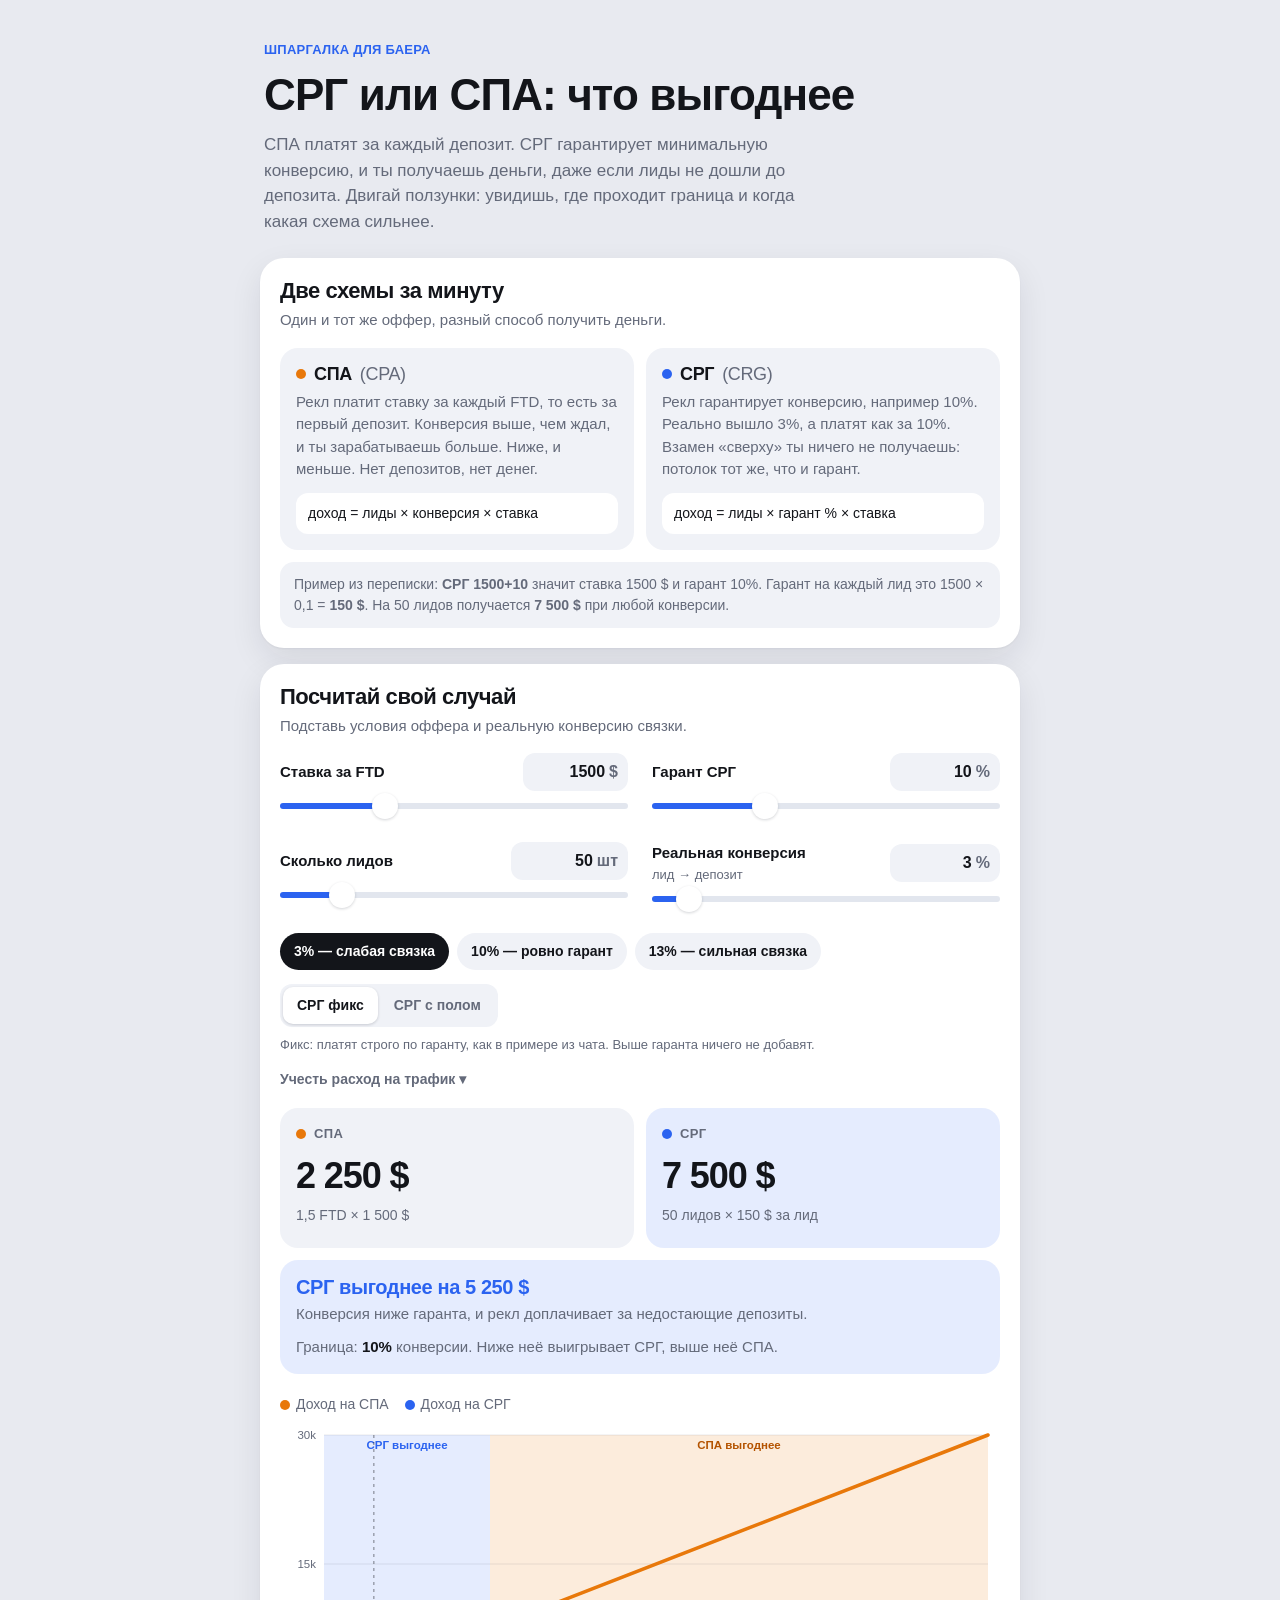
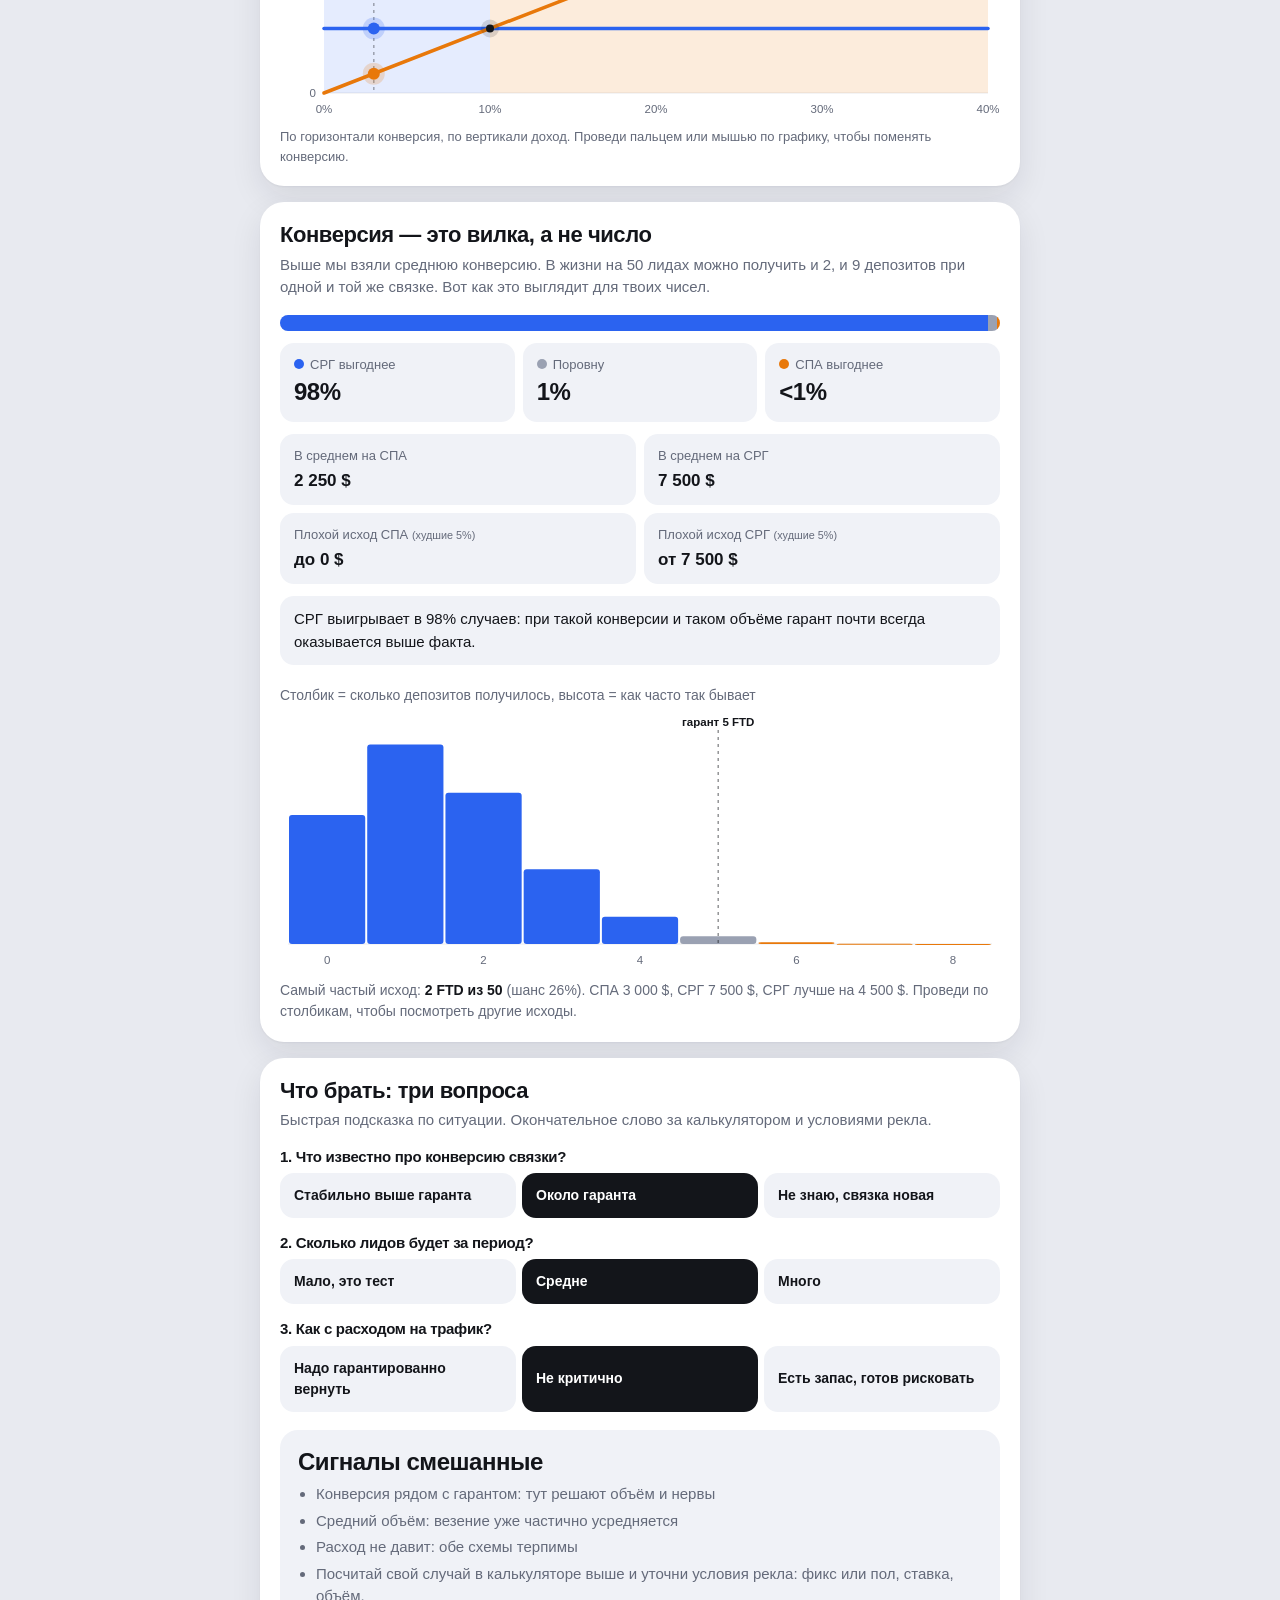
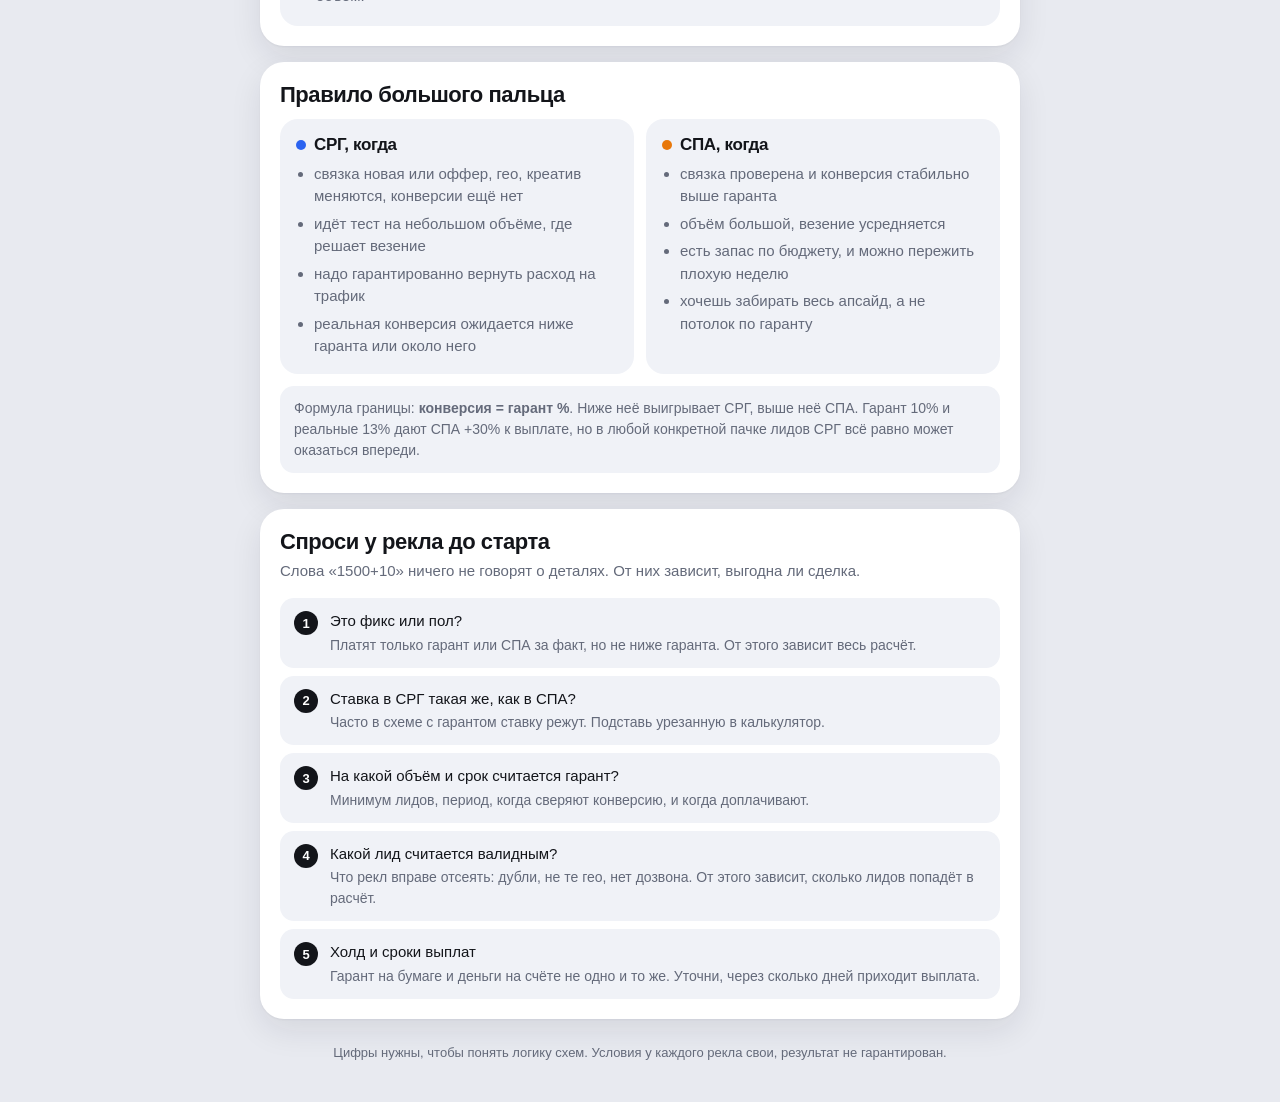
==== index.html @ 3caea633 "CRG vs CPA: interactive manual Co-Authored-By: Claude Sonnet 5.5 <noreply@anthropic.com>" ====
<!doctype html>
<html lang="ru">
<head>
<meta charset="utf-8">
<meta name="viewport" content="width=device-width, initial-scale=1, viewport-fit=cover">
<title>СРГ или СПА: что выгоднее</title>
<meta name="description" content="Интерактивная шпаргалка для баера: как считать СРГ (CRG) и СПА (CPA), где проходит граница и что выбрать в вашей ситуации.">
<meta name="theme-color" content="#0d0f13" media="(prefers-color-scheme: dark)">
<meta name="theme-color" content="#e8eaf0" media="(prefers-color-scheme: light)">
<link rel="icon" href="data:image/svg+xml,%3Csvg xmlns='http://www.w3.org/2000/svg' viewBox='0 0 64 64'%3E%3Crect width='64' height='64' rx='16' fill='%232b63f0'/%3E%3Cpath d='M14 46L28 30l8 8 14-18' fill='none' stroke='%23fff' stroke-width='6' stroke-linecap='round' stroke-linejoin='round'/%3E%3C/svg%3E">
<style>
:root{
  --bg:#e8eaf0; --surface:#ffffff; --surface2:#f0f2f7; --surface3:#e2e6ee;
  --text:#13151a; --muted:#646a7a; --grid:rgba(19,21,26,.09);
  --crg:#2b63f0; --crg-soft:rgba(43,99,240,.12);
  --cpa:#e8780a; --cpa-ink:#b45300; --cpa-soft:rgba(232,120,10,.14);
  --good:#0f8f52; --bad:#d23a3a; --tie:#9aa1b2;
  --seg-active:#ffffff;
  --shadow:0 1px 2px rgba(18,24,40,.05), 0 12px 32px rgba(18,24,40,.09);
  --shadow-sm:0 1px 3px rgba(18,24,40,.18);
  color-scheme:light;
}
@media (prefers-color-scheme:dark){
  :root{
    --bg:#0d0f13; --surface:#171a21; --surface2:#21252f; --surface3:#2c3140;
    --text:#eef0f5; --muted:#8c93a4; --grid:rgba(238,240,245,.09);
    --crg:#6b94ff; --crg-soft:rgba(107,148,255,.16);
    --cpa:#ffa340; --cpa-ink:#ffa340; --cpa-soft:rgba(255,163,64,.16);
    --good:#3ecf8e; --bad:#ff6b6b; --tie:#5d6579;
    --seg-active:#3a4156;
    --shadow:0 12px 32px rgba(0,0,0,.35);
    --shadow-sm:0 1px 4px rgba(0,0,0,.5);
    color-scheme:dark;
  }
}
*{box-sizing:border-box;margin:0;padding:0}
html{-webkit-text-size-adjust:100%}
body{
  background:var(--bg);color:var(--text);
  font:16px/1.5 -apple-system,BlinkMacSystemFont,"SF Pro Text","Inter","Segoe UI",Roboto,sans-serif;
  -webkit-font-smoothing:antialiased;
  padding:max(20px,env(safe-area-inset-top)) 16px max(40px,env(safe-area-inset-bottom));
}
.wrap{max-width:760px;margin:0 auto;display:flex;flex-direction:column;gap:16px}
h1,h2,h3{letter-spacing:-.02em;line-height:1.15}
.hero{padding:20px 4px 8px}
.eyebrow{font-size:13px;font-weight:600;color:var(--crg);letter-spacing:.02em;text-transform:uppercase;margin-bottom:10px}
h1{font-size:clamp(30px,7vw,44px);font-weight:750;margin-bottom:12px}
.lead{font-size:17px;color:var(--muted);max-width:60ch}
.card{background:var(--surface);border-radius:24px;padding:20px;box-shadow:var(--shadow)}
.card>h2{font-size:22px;font-weight:700;margin-bottom:6px}
.sub{color:var(--muted);font-size:15px;margin-bottom:16px}
.crg-c{color:var(--crg)} .cpa-c{color:var(--cpa-ink)}
b{font-weight:650}

/* схемы */
.two{display:grid;gap:12px;grid-template-columns:1fr}
@media(min-width:640px){.two{grid-template-columns:1fr 1fr}}
.scheme{background:var(--surface2);border-radius:18px;padding:16px}
.scheme h3{font-size:18px;font-weight:700;display:flex;align-items:center;gap:8px;margin-bottom:6px}
.dot{width:10px;height:10px;border-radius:50%;display:inline-block;flex:none}
.dot.crg{background:var(--crg)} .dot.cpa{background:var(--cpa)} .dot.tie{background:var(--tie)}
.scheme p{font-size:15px;color:var(--muted)}
.formula{margin-top:12px;background:var(--surface);border-radius:12px;padding:10px 12px;font-size:14px;font-variant-numeric:tabular-nums}
.chatnote{margin-top:12px;font-size:14px;color:var(--muted);background:var(--surface2);border-radius:14px;padding:12px 14px}

/* контролы */
.controls{display:grid;gap:14px 24px;grid-template-columns:1fr}
@media(min-width:640px){.controls{grid-template-columns:1fr 1fr}}
.field .row{display:flex;justify-content:space-between;align-items:center;gap:12px}
.field label{font-size:15px;font-weight:600}
.field small{display:block;color:var(--muted);font-weight:400;font-size:13px}
.num{display:flex;align-items:center;gap:4px;background:var(--surface2);border-radius:12px;padding:0 10px;height:38px;min-width:96px}
.num input{width:72px;background:transparent;color:var(--text);font:inherit;font-weight:650;text-align:right;border:0;outline:0;font-variant-numeric:tabular-nums;-moz-appearance:textfield;appearance:textfield}
.num input::-webkit-outer-spin-button,.num input::-webkit-inner-spin-button{-webkit-appearance:none;margin:0}
.num span{color:var(--muted);font-weight:600}
.num:focus-within{box-shadow:0 0 0 2px var(--crg)}
input[type=range]{-webkit-appearance:none;appearance:none;width:100%;height:30px;background:transparent;touch-action:pan-y;--pct:50%;--fill:var(--crg);cursor:pointer}
input[type=range]:focus{outline:none}
input[type=range]:focus-visible{outline:2px solid var(--crg);outline-offset:2px;border-radius:8px}
input[type=range]::-webkit-slider-runnable-track{height:6px;border-radius:3px;background:linear-gradient(to right,var(--fill) var(--pct),var(--surface3) var(--pct))}
input[type=range]::-webkit-slider-thumb{-webkit-appearance:none;width:26px;height:26px;margin-top:-10px;border-radius:50%;background:#fff;box-shadow:var(--shadow-sm)}
input[type=range]::-moz-range-track{height:6px;border-radius:3px;background:var(--surface3)}
input[type=range]::-moz-range-progress{height:6px;border-radius:3px;background:var(--fill)}
input[type=range]::-moz-range-thumb{width:26px;height:26px;border:0;border-radius:50%;background:#fff;box-shadow:var(--shadow-sm)}
.f-cpa{--fill:var(--cpa)}

.chips{display:flex;flex-wrap:wrap;gap:8px;margin:2px 0 4px}
.chip{font:inherit;font-size:14px;font-weight:600;color:var(--text);background:var(--surface2);border:0;border-radius:999px;padding:8px 14px;cursor:pointer;transition:background .15s,transform .15s}
.chip:active{transform:scale(.96)}
.chip.on{background:var(--text);color:var(--surface)}
.chip:focus-visible,.seg button:focus-visible,.opt:focus-visible{outline:2px solid var(--crg);outline-offset:2px}

.seg{display:inline-flex;background:var(--surface2);border-radius:12px;padding:3px;gap:2px;max-width:100%}
.seg button{font:inherit;font-size:14px;font-weight:600;color:var(--muted);background:transparent;border:0;border-radius:10px;padding:8px 14px;cursor:pointer;transition:background .15s,color .15s}
.seg button.on{background:var(--seg-active);color:var(--text);box-shadow:var(--shadow-sm)}
.modehint{font-size:13px;color:var(--muted);margin-top:8px}
details.more{margin-top:14px}
details.more summary{cursor:pointer;font-size:14px;font-weight:600;color:var(--muted);list-style:none}
details.more summary::-webkit-details-marker{display:none}
details.more summary::after{content:" ▾"}
details.more[open] summary::after{content:" ▴"}
details.more .field{margin-top:12px;max-width:340px}

/* результаты */
.results{display:grid;gap:12px;grid-template-columns:1fr;margin-top:18px}
@media(min-width:520px){.results{grid-template-columns:1fr 1fr}}
.res{border-radius:18px;padding:16px;background:var(--surface2)}
.res .tag{font-size:13px;font-weight:700;display:flex;align-items:center;gap:8px;color:var(--muted);text-transform:uppercase;letter-spacing:.03em}
.res .big{font-size:clamp(28px,7vw,36px);font-weight:750;letter-spacing:-.03em;margin:6px 0 2px;font-variant-numeric:tabular-nums}
.res .how{font-size:14px;color:var(--muted);font-variant-numeric:tabular-nums}
.res .profit{font-size:14px;margin-top:6px;font-weight:600;font-variant-numeric:tabular-nums}
.res.win.crg{background:var(--crg-soft)} .res.win.cpa{background:var(--cpa-soft)}
.verdict{margin-top:12px;border-radius:18px;padding:16px;background:var(--surface2)}
.verdict.crg{background:var(--crg-soft)} .verdict.cpa{background:var(--cpa-soft)}
.verdict h3{font-size:20px;font-weight:750;margin-bottom:4px}
.verdict.crg h3{color:var(--crg)} .verdict.cpa h3{color:var(--cpa-ink)}
.verdict p{font-size:15px;color:var(--muted)}
.be{margin-top:10px;font-size:14px}
.be b{color:var(--text)}

.legend{display:flex;gap:16px;flex-wrap:wrap;font-size:14px;color:var(--muted);margin:20px 0 6px}
.legend span{display:flex;align-items:center;gap:6px}
.chart{width:100%;touch-action:pan-y;user-select:none;-webkit-user-select:none;cursor:ew-resize}
.chart svg{display:block;width:100%;height:auto;overflow:visible}
.chart text{font-family:inherit;fill:var(--muted);font-size:11.5px}
.hint{font-size:13px;color:var(--muted);margin-top:6px}

/* вероятности */
.stackbar{display:flex;height:16px;border-radius:8px;overflow:hidden;background:var(--surface2);margin:4px 0 12px}
.stackbar i{display:block;height:100%;transition:width .3s ease}
.probs{display:grid;gap:8px;grid-template-columns:1fr}
@media(min-width:520px){.probs{grid-template-columns:repeat(3,1fr)}}
.prob{background:var(--surface2);border-radius:14px;padding:12px 14px}
.prob .v{font-size:24px;font-weight:750;letter-spacing:-.02em;font-variant-numeric:tabular-nums}
.prob .l{font-size:13px;color:var(--muted);display:flex;align-items:center;gap:6px}
.stats{display:grid;grid-template-columns:1fr 1fr;gap:8px;margin-top:12px}
.stat{background:var(--surface2);border-radius:14px;padding:12px 14px}
.stat .l{font-size:13px;color:var(--muted)}
.stat .v{font-size:17px;font-weight:700;font-variant-numeric:tabular-nums;margin-top:2px}
.stat .v small{font-size:13px;font-weight:500;color:var(--muted)}
.insight{margin-top:12px;font-size:15px;background:var(--surface2);border-radius:14px;padding:12px 14px}
.tip{min-height:42px;margin-top:8px;font-size:14px;color:var(--muted);font-variant-numeric:tabular-nums}
.tip b{color:var(--text)}

/* викторина */
.q{margin-top:16px}
.q h3{font-size:15px;font-weight:650;margin-bottom:8px}
.opts{display:grid;gap:6px;grid-template-columns:1fr}
@media(min-width:640px){.opts{grid-template-columns:repeat(3,1fr)}}
.opt{font:inherit;font-size:14px;font-weight:600;text-align:left;color:var(--text);background:var(--surface2);border:0;border-radius:14px;padding:12px 14px;cursor:pointer;transition:background .15s,transform .15s}
.opt:active{transform:scale(.98)}
.opt.on{background:var(--text);color:var(--surface)}
.answer{margin-top:18px;border-radius:18px;padding:18px;background:var(--surface2)}
.answer.crg{background:var(--crg-soft)} .answer.cpa{background:var(--cpa-soft)}
.answer h3{font-size:24px;font-weight:750;margin-bottom:8px}
.answer.crg h3{color:var(--crg)} .answer.cpa h3{color:var(--cpa-ink)}
.answer ul{margin-left:18px;color:var(--muted);font-size:15px;display:grid;gap:4px}
.answer li::marker{color:var(--muted)}

/* чеклист */
.check{display:grid;gap:8px;list-style:none}
.check li{display:flex;gap:12px;align-items:flex-start;background:var(--surface2);border-radius:14px;padding:12px 14px;font-size:15px}
.check .n{flex:none;width:24px;height:24px;border-radius:50%;background:var(--text);color:var(--surface);font-size:13px;font-weight:700;display:grid;place-items:center;margin-top:1px}
.check small{display:block;color:var(--muted);font-size:14px;margin-top:2px}
.rules{display:grid;gap:12px;grid-template-columns:1fr}
@media(min-width:640px){.rules{grid-template-columns:1fr 1fr}}
.rule{background:var(--surface2);border-radius:18px;padding:16px}
.rule h3{font-size:17px;font-weight:700;display:flex;align-items:center;gap:8px;margin-bottom:8px}
.rule ul{margin-left:18px;font-size:15px;color:var(--muted);display:grid;gap:5px}
footer{color:var(--muted);font-size:13px;padding:8px 8px 0;text-align:center}

@media (prefers-reduced-motion:reduce){*{transition:none!important}}
</style>
</head>
<body>
<main class="wrap">

<header class="hero">
  <p class="eyebrow">Шпаргалка для баера</p>
  <h1>СРГ или СПА: что выгоднее</h1>
  <p class="lead">СПА платят за каждый депозит. СРГ гарантирует минимальную конверсию, и ты получаешь деньги, даже если лиды не дошли до депозита. Двигай ползунки: увидишь, где проходит граница и когда какая схема сильнее.</p>
</header>

<section class="card" id="how">
  <h2>Две схемы за минуту</h2>
  <p class="sub">Один и тот же оффер, разный способ получить деньги.</p>
  <div class="two">
    <div class="scheme">
      <h3><span class="dot cpa"></span>СПА <span style="font-weight:500;color:var(--muted)">(CPA)</span></h3>
      <p>Рекл платит ставку за каждый FTD, то есть за первый депозит. Конверсия выше, чем ждал, и ты зарабатываешь больше. Ниже, и меньше. Нет депозитов, нет денег.</p>
      <div class="formula">доход = лиды × конверсия × ставка</div>
    </div>
    <div class="scheme">
      <h3><span class="dot crg"></span>СРГ <span style="font-weight:500;color:var(--muted)">(CRG)</span></h3>
      <p>Рекл гарантирует конверсию, например 10%. Реально вышло 3%, а платят как за 10%. Взамен «сверху» ты ничего не получаешь: потолок тот же, что и гарант.</p>
      <div class="formula">доход = лиды × гарант % × ставка</div>
    </div>
  </div>
  <p class="chatnote">Пример из переписки: <b>СРГ 1500+10</b> значит ставка 1500 $ и гарант 10%. Гарант на каждый лид это 1500 × 0,1 = <b>150 $</b>. На 50 лидов получается <b>7 500 $</b> при любой конверсии.</p>
</section>

<section class="card" id="calc">
  <h2>Посчитай свой случай</h2>
  <p class="sub">Подставь условия оффера и реальную конверсию связки.</p>

  <div class="controls">
    <div class="field">
      <div class="row"><label for="in-rate">Ставка за FTD</label><div class="num"><input id="in-rate" type="number" inputmode="decimal" min="1"><span>$</span></div></div>
      <input id="rg-rate" type="range" class="f-cpa" aria-label="Ставка за FTD">
    </div>
    <div class="field">
      <div class="row"><label for="in-g">Гарант СРГ</label><div class="num"><input id="in-g" type="number" inputmode="decimal" min="0"><span>%</span></div></div>
      <input id="rg-g" type="range" aria-label="Гарант СРГ">
    </div>
    <div class="field">
      <div class="row"><label for="in-n">Сколько лидов</label><div class="num"><input id="in-n" type="number" inputmode="numeric" min="1"><span>шт</span></div></div>
      <input id="rg-n" type="range" aria-label="Количество лидов">
    </div>
    <div class="field">
      <div class="row"><label for="in-p">Реальная конверсия<small>лид → депозит</small></label><div class="num"><input id="in-p" type="number" inputmode="decimal" min="0"><span>%</span></div></div>
      <input id="rg-p" type="range" aria-label="Реальная конверсия">
    </div>
  </div>

  <div class="chips" role="group" aria-label="Быстрые примеры" style="margin-top:12px">
    <button class="chip" data-p="3">3% — слабая связка</button>
    <button class="chip" data-p="10">10% — ровно гарант</button>
    <button class="chip" data-p="13">13% — сильная связка</button>
  </div>

  <div style="margin-top:14px">
    <div class="seg" role="group" aria-label="Как устроен СРГ">
      <button data-mode="fix" class="on">СРГ фикс</button>
      <button data-mode="floor">СРГ с полом</button>
    </div>
    <p class="modehint" id="modehint"></p>
  </div>

  <details class="more">
    <summary>Учесть расход на трафик</summary>
    <div class="field">
      <div class="row"><label for="in-spend">Расход на один лид</label><div class="num"><input id="in-spend" type="number" inputmode="decimal" min="0"><span>$</span></div></div>
    </div>
  </details>

  <div class="results">
    <div class="res" id="res-cpa">
      <div class="tag"><span class="dot cpa"></span>СПА</div>
      <div class="big" id="cpa-inc"></div>
      <div class="how" id="cpa-how"></div>
      <div class="profit" id="cpa-profit"></div>
    </div>
    <div class="res" id="res-crg">
      <div class="tag"><span class="dot crg"></span>СРГ</div>
      <div class="big" id="crg-inc"></div>
      <div class="how" id="crg-how"></div>
      <div class="profit" id="crg-profit"></div>
    </div>
  </div>

  <div class="verdict" id="verdict" aria-live="polite">
    <h3 id="v-title"></h3>
    <p id="v-text"></p>
    <p class="be" id="be"></p>
  </div>

  <div class="legend">
    <span><i class="dot cpa"></i>Доход на СПА</span>
    <span><i class="dot crg"></i>Доход на СРГ</span>
  </div>
  <div class="chart" id="chart1"></div>
  <p class="hint">По горизонтали конверсия, по вертикали доход. Проведи пальцем или мышью по графику, чтобы поменять конверсию.</p>
</section>

<section class="card" id="range">
  <h2>Конверсия — это вилка, а не число</h2>
  <p class="sub">Выше мы взяли среднюю конверсию. В жизни на 50 лидах можно получить и 2, и 9 депозитов при одной и той же связке. Вот как это выглядит для твоих чисел.</p>

  <div class="stackbar" id="stack" aria-hidden="true"><i id="s-crg" style="background:var(--crg)"></i><i id="s-tie" style="background:var(--tie)"></i><i id="s-cpa" style="background:var(--cpa)"></i></div>
  <div class="probs">
    <div class="prob"><div class="l"><i class="dot crg"></i>СРГ выгоднее</div><div class="v" id="p-crg"></div></div>
    <div class="prob"><div class="l"><i class="dot tie"></i>Поровну</div><div class="v" id="p-tie"></div></div>
    <div class="prob"><div class="l"><i class="dot cpa"></i>СПА выгоднее</div><div class="v" id="p-cpa"></div></div>
  </div>

  <div class="stats">
    <div class="stat"><div class="l">В среднем на СПА</div><div class="v" id="e-cpa"></div></div>
    <div class="stat"><div class="l">В среднем на СРГ</div><div class="v" id="e-crg"></div></div>
    <div class="stat"><div class="l">Плохой исход СПА <small>(худшие 5%)</small></div><div class="v" id="w-cpa"></div></div>
    <div class="stat"><div class="l">Плохой исход СРГ <small>(худшие 5%)</small></div><div class="v" id="w-crg"></div></div>
  </div>
  <p class="insight" id="insight"></p>

  <div class="legend">
    <span>Столбик = сколько депозитов получилось, высота = как часто так бывает</span>
  </div>
  <div class="chart" id="chart2" style="cursor:default"></div>
  <p class="tip" id="tip"></p>
</section>

<section class="card" id="pick">
  <h2>Что брать: три вопроса</h2>
  <p class="sub">Быстрая подсказка по ситуации. Окончательное слово за калькулятором и условиями рекла.</p>
  <div id="quiz"></div>
  <div class="answer" id="answer" aria-live="polite"></div>
</section>

<section class="card" id="rules">
  <h2>Правило большого пальца</h2>
  <div class="rules" style="margin-top:12px">
    <div class="rule">
      <h3><span class="dot crg"></span>СРГ, когда</h3>
      <ul>
        <li>связка новая или оффер, гео, креатив меняются, конверсии ещё нет</li>
        <li>идёт тест на небольшом объёме, где решает везение</li>
        <li>надо гарантированно вернуть расход на трафик</li>
        <li>реальная конверсия ожидается ниже гаранта или около него</li>
      </ul>
    </div>
    <div class="rule">
      <h3><span class="dot cpa"></span>СПА, когда</h3>
      <ul>
        <li>связка проверена и конверсия стабильно выше гаранта</li>
        <li>объём большой, везение усредняется</li>
        <li>есть запас по бюджету, и можно пережить плохую неделю</li>
        <li>хочешь забирать весь апсайд, а не потолок по гаранту</li>
      </ul>
    </div>
  </div>
  <p class="chatnote">Формула границы: <b>конверсия = гарант %</b>. Ниже неё выигрывает СРГ, выше неё СПА. Гарант 10% и реальные 13% дают СПА +30% к выплате, но в любой конкретной пачке лидов СРГ всё равно может оказаться впереди.</p>
</section>

<section class="card" id="ask">
  <h2>Спроси у рекла до старта</h2>
  <p class="sub">Слова «1500+10» ничего не говорят о деталях. От них зависит, выгодна ли сделка.</p>
  <ol class="check">
    <li><span class="n">1</span><div>Это фикс или пол?<small>Платят только гарант или СПА за факт, но не ниже гаранта. От этого зависит весь расчёт.</small></div></li>
    <li><span class="n">2</span><div>Ставка в СРГ такая же, как в СПА?<small>Часто в схеме с гарантом ставку режут. Подставь урезанную в калькулятор.</small></div></li>
    <li><span class="n">3</span><div>На какой объём и срок считается гарант?<small>Минимум лидов, период, когда сверяют конверсию, и когда доплачивают.</small></div></li>
    <li><span class="n">4</span><div>Какой лид считается валидным?<small>Что рекл вправе отсеять: дубли, не те гео, нет дозвона. От этого зависит, сколько лидов попадёт в расчёт.</small></div></li>
    <li><span class="n">5</span><div>Холд и сроки выплат<small>Гарант на бумаге и деньги на счёте не одно и то же. Уточни, через сколько дней приходит выплата.</small></div></li>
  </ol>
</section>

<footer>Цифры нужны, чтобы понять логику схем. Условия у каждого рекла свои, результат не гарантирован.</footer>
</main>

<script>
(function(){
'use strict';
var $=function(s){return document.querySelector(s)};
var clamp=function(v,a,b){return Math.min(b,Math.max(a,v))};
var nf0=new Intl.NumberFormat('ru-RU',{maximumFractionDigits:0});
var nf1=new Intl.NumberFormat('ru-RU',{maximumFractionDigits:1});
var nf2=new Intl.NumberFormat('ru-RU',{maximumFractionDigits:2});
var NB=' ';
function money(v){var neg=v<-0.5;return (neg?'−':'')+nf0.format(Math.round(Math.abs(v)))+NB+'$'}
function short(v){return v>=1000?nf1.format(v/1000)+'k':nf0.format(v)}
function pct(x){var v=x*100;if(v>0&&v<1)return '<1%';if(v>99&&v<100)return '>99%';return nf0.format(Math.round(v))+'%'}

var st={rate:1500,g:10,n:50,p:3,spend:0,mode:'fix'};
var fields={
  rate:{min:100,max:5000,step:50,hard:[1,1e6]},
  g:{min:1,max:30,step:1,hard:[0,100]},
  n:{min:5,max:300,step:5,hard:[1,2000]},
  p:{min:0,max:40,step:0.5,hard:[0,100]}
};

/* ---------- модель ---------- */
function model(){
  var n=Math.round(st.n),rate=st.rate,gu=n*st.g/100,q=clamp(st.p/100,0,1);
  var fix=st.mode==='fix';
  function crgInc(k){return fix?gu*rate:Math.max(k,gu)*rate}
  function cpaInc(k){return k*rate}
  var kExp=n*q;
  var lf=[0];for(var i=1;i<=n;i++)lf[i]=lf[i-1]+Math.log(i);
  var pm=new Array(n+1);
  for(var k=0;k<=n;k++){
    if(q<=0)pm[k]=k===0?1:0;
    else if(q>=1)pm[k]=k===n?1:0;
    else pm[k]=Math.exp(lf[n]-lf[k]-lf[n-k]+k*Math.log(q)+(n-k)*Math.log(1-q));
  }
  var pCrg=0,pTie=0,pCpa=0,eCpa=0,eCrg=0,cdf=0,k5=null;
  for(var j=0;j<=n;j++){
    var a=cpaInc(j),b=crgInc(j),d=a-b;
    if(Math.abs(d)<1e-6)pTie+=pm[j];else if(d>0)pCpa+=pm[j];else pCrg+=pm[j];
    eCpa+=pm[j]*a;eCrg+=pm[j]*b;cdf+=pm[j];
    if(k5===null&&cdf>=0.05)k5=j;
  }
  return {n:n,rate:rate,gu:gu,q:q,fix:fix,kExp:kExp,crgInc:crgInc,cpaInc:cpaInc,pm:pm,
    pCrg:pCrg,pTie:pTie,pCpa:pCpa,eCpa:eCpa,eCrg:eCrg,k5:k5===null?0:k5};
}

/* ---------- блок результатов ---------- */
function renderResults(m){
  var cpa=m.cpaInc(m.kExp),crg=m.crgInc(m.kExp),diff=crg-cpa,spendTot=st.spend*m.n;
  $('#cpa-inc').textContent=money(cpa);
  $('#cpa-how').textContent=nf2.format(m.kExp)+' FTD × '+money(m.rate);
  $('#crg-inc').textContent=money(crg);
  if(m.fix)$('#crg-how').textContent=m.n+' лидов × '+money(m.rate*st.g/100)+' за лид';
  else $('#crg-how').textContent='как за '+nf2.format(Math.max(m.kExp,m.gu))+' FTD × '+money(m.rate);
  [['cpa',cpa],['crg',crg]].forEach(function(x){
    var el=$('#'+x[0]+'-profit');
    if(st.spend>0){var pr=x[1]-spendTot;el.textContent='Профит после трафика: '+money(pr);el.style.color=pr<0?'var(--bad)':'var(--good)'}
    else{el.textContent='';}
  });
  var win=Math.abs(diff)<0.5?'tie':(diff>0?'crg':'cpa');
  $('#res-cpa').className='res'+(win==='cpa'?' win cpa':'');
  $('#res-crg').className='res'+(win==='crg'?' win crg':'');
  $('#verdict').className='verdict '+(win==='tie'?'':win);
  var t,x;
  if(win==='tie'){
    t='Поровну';
    x=m.fix?'Конверсия ровно на уровне гаранта: обе схемы дают одно и то же.':'Выше пола схемы совпадают: СРГ ничего не добавляет и не отнимает.';
  }else if(win==='crg'){
    t='СРГ выгоднее на '+money(diff);
    x=m.fix?'Конверсия ниже гаранта, и рекл доплачивает за недостающие депозиты.':'Конверсия ниже пола, и рекл доплачивает до гаранта.';
  }else{
    t='СПА выгоднее на '+money(-diff);
    x='Конверсия выше гаранта, а в фиксированном СРГ потолок равен гаранту, так что всё, что выше, ты теряешь.';
  }
  $('#v-title').textContent=t;$('#v-text').textContent=x;
  $('#be').innerHTML=m.fix
    ?'Граница: <b>'+nf1.format(st.g)+'%</b> конверсии. Ниже неё выигрывает СРГ, выше неё СПА.'
    :'В схеме с полом СРГ никогда не хуже СПА по тем же цифрам. Проверь, не режут ли ставку взамен.';
  $('#modehint').textContent=m.fix
    ?'Фикс: платят строго по гаранту, как в примере из чата. Выше гаранта ничего не добавят.'
    :'Пол: платят СПА за реальные депозиты, но не меньше, чем по гаранту. Это самая выгодная для баера схема, но и самая редкая.';
}

/* ---------- график 1: доход от конверсии ---------- */
function drawLine(m){
  var el=$('#chart1');var W=el.clientWidth||320;var H=Math.round(clamp(W*0.55,220,300));
  var mg={l:44,r:12,t:14,b:28},iw=W-mg.l-mg.r,ih=H-mg.t-mg.b;
  var xmax=Math.max(40,Math.ceil(Math.max(st.g,st.p)*1.25/10)*10);
  var ymax=m.rate*m.n*xmax/100;
  var X=function(v){return mg.l+v/xmax*iw},Y=function(v){return mg.t+ih-v/ymax*ih};
  var g=st.g,c=m.gu*m.rate;
  var s='<svg viewBox="0 0 '+W+' '+H+'" role="img" aria-label="График дохода СПА и СРГ в зависимости от конверсии">';
  // зоны
  s+='<rect x="'+X(0)+'" y="'+mg.t+'" width="'+(X(Math.min(g,xmax))-X(0))+'" height="'+ih+'" style="fill:var(--crg-soft)"/>';
  if(m.fix)s+='<rect x="'+X(g)+'" y="'+mg.t+'" width="'+(X(xmax)-X(g))+'" height="'+ih+'" style="fill:var(--cpa-soft)"/>';
  // сетка
  [0,.5,1].forEach(function(f){
    var yy=Y(ymax*f);
    s+='<line x1="'+mg.l+'" x2="'+(W-mg.r)+'" y1="'+yy+'" y2="'+yy+'" style="stroke:var(--grid)" stroke-width="1"/>';
    s+='<text x="'+(mg.l-8)+'" y="'+(yy+4)+'" text-anchor="end">'+short(ymax*f)+'</text>';
  });
  for(var xv=0;xv<=xmax;xv+=10){
    s+='<text x="'+X(xv)+'" y="'+(H-8)+'" text-anchor="middle">'+xv+'%</text>';
  }
  // подписи зон
  var wl=X(g)-X(0),wr=X(xmax)-X(g);
  if(wl>90)s+='<text x="'+(X(0)+wl/2)+'" y="'+(mg.t+14)+'" text-anchor="middle" style="fill:var(--crg);font-weight:700">СРГ выгоднее</text>';
  if(m.fix&&wr>90)s+='<text x="'+(X(g)+wr/2)+'" y="'+(mg.t+14)+'" text-anchor="middle" style="fill:var(--cpa-ink);font-weight:700">СПА выгоднее</text>';
  // линии
  var crgPath=m.fix?('M'+X(0)+','+Y(c)+' L'+X(xmax)+','+Y(c)):('M'+X(0)+','+Y(c)+' L'+X(g)+','+Y(c)+' L'+X(xmax)+','+Y(ymax));
  s+='<path d="'+crgPath+'" fill="none" style="stroke:var(--crg)" stroke-width="3.5" stroke-linecap="round" stroke-linejoin="round"/>';
  s+='<path d="M'+X(0)+','+Y(0)+' L'+X(xmax)+','+Y(ymax)+'" fill="none" style="stroke:var(--cpa)" stroke-width="3.5" stroke-linecap="round" stroke-dasharray="'+(m.fix?'0':'1 7')+'"/>';
  // граница
  if(m.fix){
    s+='<circle cx="'+X(g)+'" cy="'+Y(c)+'" r="9" style="fill:var(--text);opacity:.14"/><circle cx="'+X(g)+'" cy="'+Y(c)+'" r="4" style="fill:var(--text)"/>';
  }
  // текущая точка
  var px=clamp(st.p,0,xmax);
  s+='<line x1="'+X(px)+'" x2="'+X(px)+'" y1="'+mg.t+'" y2="'+(mg.t+ih)+'" style="stroke:var(--text);opacity:.35" stroke-width="1.5" stroke-dasharray="3 4"/>';
  var cpaY=Y(clamp(m.cpaInc(m.kExp),0,ymax)),crgY=Y(clamp(m.crgInc(m.kExp),0,ymax));
  s+='<circle cx="'+X(px)+'" cy="'+cpaY+'" r="11" style="fill:var(--cpa);opacity:.2"/><circle cx="'+X(px)+'" cy="'+cpaY+'" r="6" style="fill:var(--cpa)"/>';
  s+='<circle cx="'+X(px)+'" cy="'+crgY+'" r="11" style="fill:var(--crg);opacity:.2"/><circle cx="'+X(px)+'" cy="'+crgY+'" r="6" style="fill:var(--crg)"/>';
  s+='</svg>';
  el.innerHTML=s;
  el._geom={mg:mg,iw:iw,xmax:xmax};
}
(function(){
  var el=$('#chart1'),drag=false;
  function setFrom(e){
    var gm=el._geom;if(!gm)return;
    var r=el.getBoundingClientRect();
    var v=(e.clientX-r.left-gm.mg.l)/gm.iw*gm.xmax;
    st.p=clamp(Math.round(v*2)/2,0,Math.max(40,gm.xmax));
    render();
  }
  el.addEventListener('pointerdown',function(e){drag=true;try{el.setPointerCapture(e.pointerId)}catch(_){}setFrom(e)});
  el.addEventListener('pointermove',function(e){if(drag)setFrom(e)});
  el.addEventListener('pointerup',function(){drag=false});
  el.addEventListener('pointercancel',function(){drag=false});
})();

/* ---------- график 2: распределение депозитов ---------- */
function drawDist(m){
  var el=$('#chart2');var W=el.clientWidth||320;var H=Math.round(clamp(W*0.5,200,260));
  var mg={l:8,r:8,t:22,b:28},iw=W-mg.l-mg.r,ih=H-mg.t-mg.b;
  var n=m.n,mean=n*m.q,sd=Math.sqrt(n*m.q*(1-m.q));
  var lo=Math.max(0,Math.floor(mean-4*sd)),hi=Math.min(n,Math.ceil(mean+4*sd));
  lo=Math.min(lo,Math.floor(m.gu));hi=Math.max(hi,Math.ceil(m.gu));
  hi=Math.min(n,hi);
  while(hi-lo<8&&(hi<n||lo>0)){if(hi<n)hi++;if(hi-lo<8&&lo>0)lo--}
  var cnt=hi-lo+1,bw=iw/cnt,gap=bw>7?2:(bw>3.5?1:0);
  var maxp=0;for(var k=lo;k<=hi;k++)maxp=Math.max(maxp,m.pm[k]);
  if(maxp<=0)maxp=1;
  var s='<svg viewBox="0 0 '+W+' '+H+'" role="img" aria-label="Распределение числа депозитов">';
  s+='<line x1="'+mg.l+'" x2="'+(W-mg.r)+'" y1="'+(mg.t+ih)+'" y2="'+(mg.t+ih)+'" style="stroke:var(--grid)" stroke-width="1"/>';
  var bars=[];
  for(var i=lo;i<=hi;i++){
    var d=m.cpaInc(i)-m.crgInc(i);
    var col=Math.abs(d)<1e-6?'var(--tie)':(d>0?'var(--cpa)':'var(--crg)');
    var h=m.pm[i]/maxp*ih*0.95;var x=mg.l+(i-lo)*bw+gap/2;
    s+='<rect class="bar" data-k="'+i+'" x="'+x+'" y="'+(mg.t+ih-h)+'" width="'+Math.max(1,bw-gap)+'" height="'+Math.max(h,m.pm[i]>0?1:0)+'" rx="'+Math.min(3,(bw-gap)/2)+'" style="fill:'+col+'"/>';
  }
  var step=1;while(cnt/step>7)step=step<2?2:(step<5?5:step*2);
  for(var t=lo;t<=hi;t++){if((t-lo)%step===0)s+='<text x="'+(mg.l+(t-lo+.5)*bw)+'" y="'+(H-8)+'" text-anchor="middle">'+t+'</text>';}
  // маркер гаранта
  var gx=mg.l+(m.gu-lo+.5)*bw;
  s+='<line x1="'+gx+'" x2="'+gx+'" y1="'+(mg.t-4)+'" y2="'+(mg.t+ih)+'" style="stroke:var(--text);opacity:.45" stroke-width="1.5" stroke-dasharray="3 4"/>';
  var anchor=gx>W-80?'end':(gx<80?'start':'middle');
  s+='<text x="'+gx+'" y="'+(mg.t-8)+'" text-anchor="'+anchor+'" style="fill:var(--text);font-weight:700">гарант '+nf1.format(m.gu)+' FTD</text>';
  s+='</svg>';
  el.innerHTML=s;
  el._dist={mg:mg,bw:bw,lo:lo,hi:hi};
  showTip(m,Math.round(clamp(mean,lo,hi)),true);
}
function showTip(m,k,auto){
  var a=m.cpaInc(k),b=m.crgInc(k),d=a-b;
  var who=Math.abs(d)<1e-6?'поровну':(d>0?'СПА лучше на '+money(d):'СРГ лучше на '+money(-d));
  $('#tip').innerHTML=(auto?'Самый частый исход: ':'')+'<b>'+k+' FTD из '+m.n+'</b> (шанс '+pct(m.pm[k])+'). СПА '+money(a)+', СРГ '+money(b)+', '+who+'.'+(auto?' Проведи по столбикам, чтобы посмотреть другие исходы.':'');
}
(function(){
  var el=$('#chart2');
  function at(e){
    var g=el._dist;if(!g||!window._m)return;
    var r=el.getBoundingClientRect();
    var i=Math.floor((e.clientX-r.left-g.mg.l)/g.bw);
    if(i<0||i>g.hi-g.lo)return;
    showTip(window._m,g.lo+i,false);
  }
  el.addEventListener('pointerdown',at);
  el.addEventListener('pointermove',function(e){if(e.pointerType==='mouse'||e.buttons)at(e)});
})();

/* ---------- вероятности ---------- */
function renderProbs(m){
  $('#p-crg').textContent=pct(m.pCrg);$('#p-tie').textContent=pct(m.pTie);$('#p-cpa').textContent=pct(m.pCpa);
  $('#s-crg').style.width=m.pCrg*100+'%';$('#s-tie').style.width=m.pTie*100+'%';$('#s-cpa').style.width=m.pCpa*100+'%';
  $('#e-cpa').textContent=money(m.eCpa);$('#e-crg').textContent=money(m.eCrg);
  var wc=m.cpaInc(m.k5),wg=m.crgInc(m.k5);
  $('#w-cpa').textContent='до '+money(wc);$('#w-crg').textContent='от '+money(wg);
  var t;
  if(m.fix&&m.pCpa+m.pTie>=0.999&&st.p>=st.g){
    t='Конверсия сильно выше гаранта, и СПА почти наверняка окажется впереди. Страховка тебе не нужна.';
  }else if(m.fix&&m.pCrg>=0.8){
    t='СРГ выигрывает в '+pct(m.pCrg)+' случаев: при такой конверсии и таком объёме гарант почти всегда оказывается выше факта.';
  }else if(m.fix&&st.p>st.g){
    t='В среднем СПА богаче на '+money(m.eCpa-m.eCrg)+', но в '+pct(m.pCrg)+' пачек СРГ всё равно будет впереди. Это цена вилки: СПА зарабатывает больше, но менее предсказуем.';
  }else if(m.fix&&st.p<st.g){
    t='В среднем СРГ богаче на '+money(m.eCrg-m.eCpa)+', а СПА обгонит его лишь в '+pct(m.pCpa)+' случаев. Чем меньше лидов, тем сильнее решает везение.';
  }else if(m.fix){
    t='Конверсия на границе: в среднем схемы равны, а исход пачки решает везение. СРГ даёт предсказуемость, СПА даёт шанс на большее.';
  }else{
    t='С полом СРГ не проигрывает ни в одном исходе. Единственная цена: возможно, урезанная ставка или жёсткие условия. Проверь это у рекла.';
  }
  $('#insight').textContent=t;
}

/* ---------- викторина ---------- */
var QUIZ=[
  {q:'Что известно про конверсию связки?',o:[
    {t:'Стабильно выше гаранта',v:-2,w:'Конверсия связки выше гаранта: на СРГ ты отдавал бы разницу'},
    {t:'Около гаранта',v:0,w:'Конверсия рядом с гарантом: тут решают объём и нервы'},
    {t:'Не знаю, связка новая',v:2,w:'Нет истории конверсии: гарант страхует от слива на тесте'}]},
  {q:'Сколько лидов будет за период?',o:[
    {t:'Мало, это тест',v:1,w:'На малом объёме сильно решает везение, и СРГ его сглаживает'},
    {t:'Средне',v:0,w:'Средний объём: везение уже частично усредняется'},
    {t:'Много',v:-1,w:'На большом объёме разброс усредняется, и СПА выходит ближе к средней'}]},
  {q:'Как с расходом на трафик?',o:[
    {t:'Надо гарантированно вернуть',v:1,w:'Нужен минимум, который покрывает расход: это работа гаранта'},
    {t:'Не критично',v:0,w:'Расход не давит: обе схемы терпимы'},
    {t:'Есть запас, готов рисковать',v:-1,w:'Запас есть, можно ловить апсайд СПА'}]}
];
var quiz=[1,1,1];
function renderQuiz(){
  var host=$('#quiz');host.innerHTML='';
  QUIZ.forEach(function(q,qi){
    var d=document.createElement('div');d.className='q';
    var h=document.createElement('h3');h.textContent=(qi+1)+'. '+q.q;d.appendChild(h);
    var o=document.createElement('div');o.className='opts';
    q.o.forEach(function(op,oi){
      var b=document.createElement('button');b.type='button';b.className='opt'+(quiz[qi]===oi?' on':'');b.textContent=op.t;
      b.addEventListener('click',function(){quiz[qi]=oi;renderQuiz()});
      o.appendChild(b);
    });
    d.appendChild(o);host.appendChild(d);
  });
  var score=0,why=[];
  quiz.forEach(function(oi,qi){var op=QUIZ[qi].o[oi];score+=op.v;why.push(op.w)});
  var a=$('#answer'),cls,title;
  if(score>=2){cls='crg';title='Бери СРГ'}
  else if(score<=-2){cls='cpa';title='Бери СПА'}
  else{cls='';title='Сигналы смешанные'}
  a.className='answer '+cls;
  var extra=cls===''?'<li>Посчитай свой случай в калькуляторе выше и уточни условия рекла: фикс или пол, ставка, объём.</li>':'';
  a.innerHTML='<h3>'+title+'</h3><ul>'+why.map(function(w){return '<li>'+w+'</li>'}).join('')+extra+'</ul>';
}

/* ---------- ввод ---------- */
function syncControls(skip){
  Object.keys(fields).forEach(function(k){
    var f=fields[k],rg=$('#rg-'+k),inp=$('#in-'+k);
    rg.min=f.min;rg.max=f.max;rg.step=f.step;
    rg.value=st[k];
    rg.style.setProperty('--pct',(clamp(st[k],f.min,f.max)-f.min)/(f.max-f.min)*100+'%');
    if(document.activeElement!==inp)inp.value=st[k];
  });
  if(document.activeElement!==$('#in-spend'))$('#in-spend').value=st.spend;
  document.querySelectorAll('.chip').forEach(function(c){c.classList.toggle('on',parseFloat(c.dataset.p)===st.p)});
  document.querySelectorAll('.seg button').forEach(function(b){b.classList.toggle('on',b.dataset.mode===st.mode)});
}
Object.keys(fields).forEach(function(k){
  var f=fields[k],rg=$('#rg-'+k),inp=$('#in-'+k);
  rg.addEventListener('input',function(){st[k]=parseFloat(rg.value);if(k==='n')st[k]=Math.round(st[k]);render()});
  inp.addEventListener('input',function(){
    var v=parseFloat(String(inp.value).replace(',','.'));if(!isFinite(v))return;
    v=clamp(v,f.hard[0],f.hard[1]);if(k==='n')v=Math.max(1,Math.round(v));
    st[k]=v;render();
  });
  inp.addEventListener('blur',function(){inp.value=st[k]});
});
$('#in-spend').addEventListener('input',function(){
  var v=parseFloat(String($('#in-spend').value).replace(',','.'));
  st.spend=isFinite(v)?clamp(v,0,1e5):0;render();
});
$('#in-spend').addEventListener('blur',function(){$('#in-spend').value=st.spend});
document.querySelectorAll('.chip').forEach(function(c){c.addEventListener('click',function(){st.p=parseFloat(c.dataset.p);render()})});
document.querySelectorAll('.seg button').forEach(function(b){b.addEventListener('click',function(){st.mode=b.dataset.mode;render()})});

function render(){
  syncControls();
  var m=model();window._m=m;
  renderResults(m);drawLine(m);renderProbs(m);drawDist(m);
}
renderQuiz();render();
var rt;window.addEventListener('resize',function(){clearTimeout(rt);rt=setTimeout(function(){var m=model();window._m=m;drawLine(m);drawDist(m)},80)});
})();
</script>
</body>
</html>
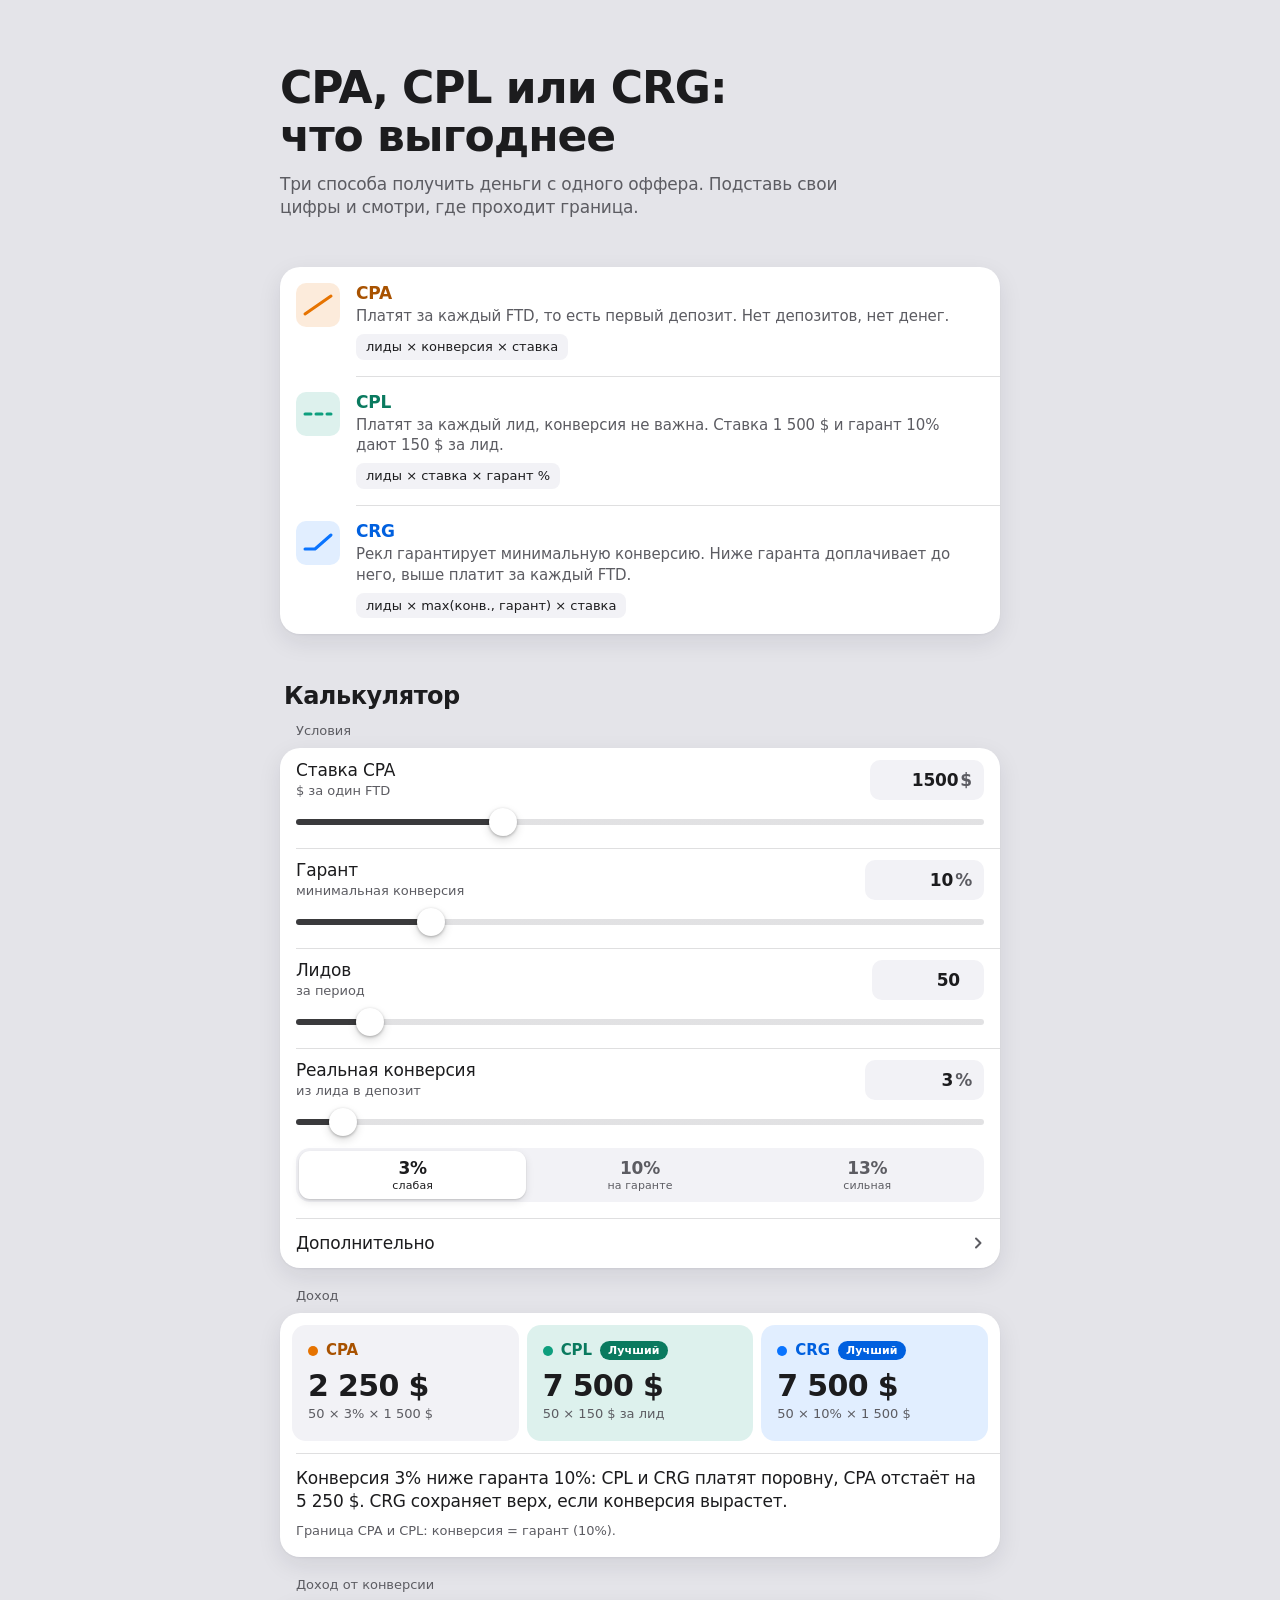
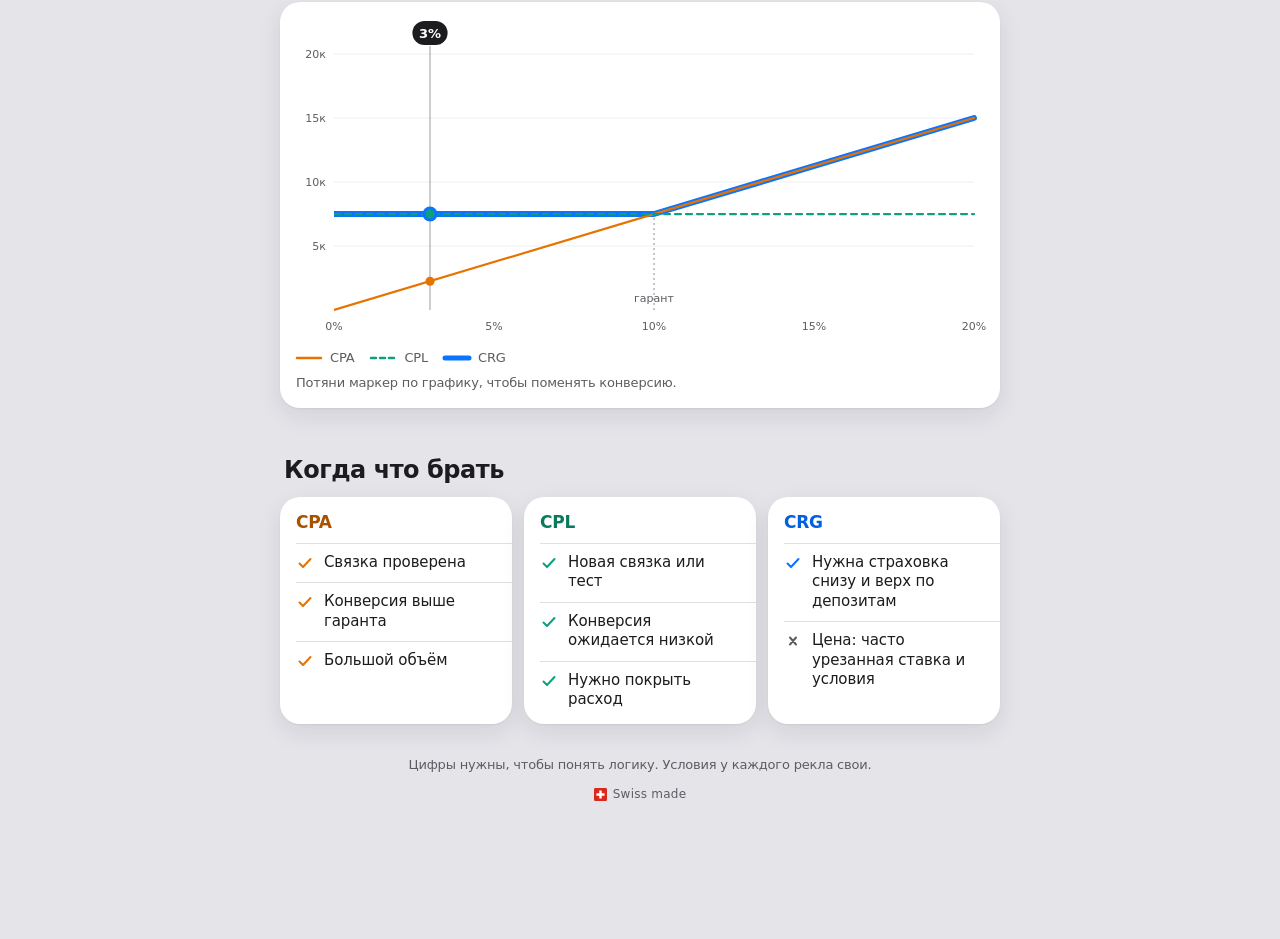
==== commit 5fea3c14: "Redesign: CPA, CPL and CRG formats, native look Co-Authored-By: Claude Sonnet 5.5 <noreply@anthropic" ====
--- a/index.html
+++ b/index.html
@@ -2,644 +2,846 @@
 <html lang="ru">
 <head>
 <meta charset="utf-8">
-<meta name="viewport" content="width=device-width, initial-scale=1, viewport-fit=cover">
-<title>СРГ или СПА: что выгоднее</title>
-<meta name="description" content="Интерактивная шпаргалка для баера: как считать СРГ (CRG) и СПА (CPA), где проходит граница и что выбрать в вашей ситуации.">
-<meta name="theme-color" content="#0d0f13" media="(prefers-color-scheme: dark)">
-<meta name="theme-color" content="#e8eaf0" media="(prefers-color-scheme: light)">
-<link rel="icon" href="data:image/svg+xml,%3Csvg xmlns='http://www.w3.org/2000/svg' viewBox='0 0 64 64'%3E%3Crect width='64' height='64' rx='16' fill='%232b63f0'/%3E%3Cpath d='M14 46L28 30l8 8 14-18' fill='none' stroke='%23fff' stroke-width='6' stroke-linecap='round' stroke-linejoin='round'/%3E%3C/svg%3E">
+<meta name="viewport" content="width=device-width, initial-scale=1, viewport-fit=cover, interactive-widget=resizes-content">
+<title>CPA, CPL или CRG: что выгоднее</title>
+<meta name="description" content="Интерактивная шпаргалка для баера: как считаются CPA, CPL и CRG и что выгоднее при вашей конверсии.">
+<meta name="color-scheme" content="light dark">
+<meta name="theme-color" content="#E4E4E9" media="(prefers-color-scheme: light)">
+<meta name="theme-color" content="#0B0B0D" media="(prefers-color-scheme: dark)">
+<link rel="icon" href="data:image/svg+xml,%3Csvg xmlns='http://www.w3.org/2000/svg' viewBox='0 0 64 64'%3E%3Crect width='64' height='64' rx='15' fill='%231C1C1E'/%3E%3Cpath d='M14 44h14l16-22' fill='none' stroke='%23fff' stroke-width='6' stroke-linecap='round' stroke-linejoin='round'/%3E%3C/svg%3E">
 <style>
+/* ---------- токены ---------- */
 :root{
-  --bg:#e8eaf0; --surface:#ffffff; --surface2:#f0f2f7; --surface3:#e2e6ee;
-  --text:#13151a; --muted:#646a7a; --grid:rgba(19,21,26,.09);
-  --crg:#2b63f0; --crg-soft:rgba(43,99,240,.12);
-  --cpa:#e8780a; --cpa-ink:#b45300; --cpa-soft:rgba(232,120,10,.14);
-  --good:#0f8f52; --bad:#d23a3a; --tie:#9aa1b2;
-  --seg-active:#ffffff;
-  --shadow:0 1px 2px rgba(18,24,40,.05), 0 12px 32px rgba(18,24,40,.09);
-  --shadow-sm:0 1px 3px rgba(18,24,40,.18);
-  color-scheme:light;
+  color-scheme:light dark;
+  --bg:#E4E4E9;            /* фон страницы */
+  --surface:#FFFFFF;       /* поверхность */
+  --fill:#F2F2F6;          /* поверхность на поверхности */
+  --fill-2:#E6E6EB;
+  --label:#1C1C1E;
+  --label-2:#5C5C62;
+  --sep:rgba(60,60,67,.16);
+  --hl:rgba(60,60,67,.08);
+  --track:rgba(120,120,128,.22);
+  --slider:#3A3A3C;
+  --thumb-seg:#FFFFFF;
+  --focus:#0A74FF;
+  --red:#D70015;
+  --shadow:0 1px 2px rgba(20,20,40,.05),0 8px 24px rgba(20,20,40,.09);
+  --shadow-s:0 1px 2px rgba(0,0,0,.14),0 3px 8px rgba(0,0,0,.10);
+  --shadow-knob:0 1px 3px rgba(0,0,0,.28),0 4px 10px rgba(0,0,0,.14);
+  --glass:rgba(246,246,250,.74);
+  --glass-solid:#F6F6FA;
+  --glass-shadow:0 8px 28px rgba(20,20,40,.16),0 2px 6px rgba(20,20,40,.08);
+
+  --cpa:#E67300; --cpa-ink:#A85200; --cpa-soft:rgba(230,115,0,.14); --cpa-on:#FFFFFF;
+  --cpl:#0E9F7E; --cpl-ink:#0A7A5F; --cpl-soft:rgba(14,159,126,.14); --cpl-on:#FFFFFF;
+  --crg:#0A74FF; --crg-ink:#0060DF; --crg-soft:rgba(10,116,255,.12); --crg-on:#FFFFFF;
+
+  --r-lg:20px; --r-md:14px; --r-sm:10px;
+  --ease:cubic-bezier(.32,.72,0,1);
+  --font:-apple-system,BlinkMacSystemFont,"SF Pro Text","SF Pro Display",system-ui,"Segoe UI",Roboto,"Helvetica Neue",sans-serif;
 }
 @media (prefers-color-scheme:dark){
   :root{
-    --bg:#0d0f13; --surface:#171a21; --surface2:#21252f; --surface3:#2c3140;
-    --text:#eef0f5; --muted:#8c93a4; --grid:rgba(238,240,245,.09);
-    --crg:#6b94ff; --crg-soft:rgba(107,148,255,.16);
-    --cpa:#ffa340; --cpa-ink:#ffa340; --cpa-soft:rgba(255,163,64,.16);
-    --good:#3ecf8e; --bad:#ff6b6b; --tie:#5d6579;
-    --seg-active:#3a4156;
-    --shadow:0 12px 32px rgba(0,0,0,.35);
-    --shadow-sm:0 1px 4px rgba(0,0,0,.5);
-    color-scheme:dark;
+    --bg:#0B0B0D; --surface:#1C1C1E; --fill:#2C2C2E; --fill-2:#3A3A3C;
+    --label:#F2F2F7; --label-2:#A4A4AC;
+    --sep:rgba(84,84,88,.6); --hl:rgba(235,235,245,.09); --track:rgba(120,120,128,.4);
+    --slider:#D1D1D6; --thumb-seg:#636366; --focus:#4DA3FF; --red:#FF6961;
+    --shadow:0 8px 24px rgba(0,0,0,.45); --shadow-s:0 1px 3px rgba(0,0,0,.45);
+    --shadow-knob:0 1px 3px rgba(0,0,0,.5),0 4px 10px rgba(0,0,0,.35);
+    --glass:rgba(44,44,46,.68); --glass-solid:#2C2C2E;
+    --glass-shadow:0 8px 28px rgba(0,0,0,.55),0 2px 6px rgba(0,0,0,.4);
+    --cpa:#FF9F0A; --cpa-ink:#FF9F0A; --cpa-soft:rgba(255,159,10,.18); --cpa-on:#1C1C1E;
+    --cpl:#34D399; --cpl-ink:#34D399; --cpl-soft:rgba(52,211,153,.17); --cpl-on:#1C1C1E;
+    --crg:#4DA3FF; --crg-ink:#4DA3FF; --crg-soft:rgba(77,163,255,.2); --crg-on:#1C1C1E;
   }
 }
+/* continuous corners там, где браузер умеет */
+@supports (corner-shape:squircle){
+  :root{--r-lg:26px;--r-md:18px;--r-sm:12px}
+  .card,.tile,.fmt-glyph,.num,.seg,.thumb,.seg button,.formula,.pill,.pi,.when{corner-shape:squircle}
+}
+
+/* ---------- база ---------- */
 *{box-sizing:border-box;margin:0;padding:0}
-html{-webkit-text-size-adjust:100%}
+html{
+  background:var(--bg);
+  -webkit-text-size-adjust:100%;
+  -webkit-tap-highlight-color:transparent;
+  scroll-padding-top:64px;
+}
 body{
-  background:var(--bg);color:var(--text);
-  font:16px/1.5 -apple-system,BlinkMacSystemFont,"SF Pro Text","Inter","Segoe UI",Roboto,sans-serif;
+  min-height:100vh;min-height:100dvh;
+  background:var(--bg);color:var(--label);
+  font:400 17px/1.3 var(--font);
+  letter-spacing:-.011em;
   -webkit-font-smoothing:antialiased;
-  padding:max(20px,env(safe-area-inset-top)) 16px max(40px,env(safe-area-inset-bottom));
-}
-.wrap{max-width:760px;margin:0 auto;display:flex;flex-direction:column;gap:16px}
-h1,h2,h3{letter-spacing:-.02em;line-height:1.15}
-.hero{padding:20px 4px 8px}
-.eyebrow{font-size:13px;font-weight:600;color:var(--crg);letter-spacing:.02em;text-transform:uppercase;margin-bottom:10px}
-h1{font-size:clamp(30px,7vw,44px);font-weight:750;margin-bottom:12px}
-.lead{font-size:17px;color:var(--muted);max-width:60ch}
-.card{background:var(--surface);border-radius:24px;padding:20px;box-shadow:var(--shadow)}
-.card>h2{font-size:22px;font-weight:700;margin-bottom:6px}
-.sub{color:var(--muted);font-size:15px;margin-bottom:16px}
-.crg-c{color:var(--crg)} .cpa-c{color:var(--cpa-ink)}
-b{font-weight:650}
-
-/* схемы */
-.two{display:grid;gap:12px;grid-template-columns:1fr}
-@media(min-width:640px){.two{grid-template-columns:1fr 1fr}}
-.scheme{background:var(--surface2);border-radius:18px;padding:16px}
-.scheme h3{font-size:18px;font-weight:700;display:flex;align-items:center;gap:8px;margin-bottom:6px}
-.dot{width:10px;height:10px;border-radius:50%;display:inline-block;flex:none}
-.dot.crg{background:var(--crg)} .dot.cpa{background:var(--cpa)} .dot.tie{background:var(--tie)}
-.scheme p{font-size:15px;color:var(--muted)}
-.formula{margin-top:12px;background:var(--surface);border-radius:12px;padding:10px 12px;font-size:14px;font-variant-numeric:tabular-nums}
-.chatnote{margin-top:12px;font-size:14px;color:var(--muted);background:var(--surface2);border-radius:14px;padding:12px 14px}
-
-/* контролы */
-.controls{display:grid;gap:14px 24px;grid-template-columns:1fr}
-@media(min-width:640px){.controls{grid-template-columns:1fr 1fr}}
-.field .row{display:flex;justify-content:space-between;align-items:center;gap:12px}
-.field label{font-size:15px;font-weight:600}
-.field small{display:block;color:var(--muted);font-weight:400;font-size:13px}
-.num{display:flex;align-items:center;gap:4px;background:var(--surface2);border-radius:12px;padding:0 10px;height:38px;min-width:96px}
-.num input{width:72px;background:transparent;color:var(--text);font:inherit;font-weight:650;text-align:right;border:0;outline:0;font-variant-numeric:tabular-nums;-moz-appearance:textfield;appearance:textfield}
-.num input::-webkit-outer-spin-button,.num input::-webkit-inner-spin-button{-webkit-appearance:none;margin:0}
-.num span{color:var(--muted);font-weight:600}
-.num:focus-within{box-shadow:0 0 0 2px var(--crg)}
-input[type=range]{-webkit-appearance:none;appearance:none;width:100%;height:30px;background:transparent;touch-action:pan-y;--pct:50%;--fill:var(--crg);cursor:pointer}
-input[type=range]:focus{outline:none}
-input[type=range]:focus-visible{outline:2px solid var(--crg);outline-offset:2px;border-radius:8px}
-input[type=range]::-webkit-slider-runnable-track{height:6px;border-radius:3px;background:linear-gradient(to right,var(--fill) var(--pct),var(--surface3) var(--pct))}
-input[type=range]::-webkit-slider-thumb{-webkit-appearance:none;width:26px;height:26px;margin-top:-10px;border-radius:50%;background:#fff;box-shadow:var(--shadow-sm)}
-input[type=range]::-moz-range-track{height:6px;border-radius:3px;background:var(--surface3)}
-input[type=range]::-moz-range-progress{height:6px;border-radius:3px;background:var(--fill)}
-input[type=range]::-moz-range-thumb{width:26px;height:26px;border:0;border-radius:50%;background:#fff;box-shadow:var(--shadow-sm)}
-.f-cpa{--fill:var(--cpa)}
-
-.chips{display:flex;flex-wrap:wrap;gap:8px;margin:2px 0 4px}
-.chip{font:inherit;font-size:14px;font-weight:600;color:var(--text);background:var(--surface2);border:0;border-radius:999px;padding:8px 14px;cursor:pointer;transition:background .15s,transform .15s}
-.chip:active{transform:scale(.96)}
-.chip.on{background:var(--text);color:var(--surface)}
-.chip:focus-visible,.seg button:focus-visible,.opt:focus-visible{outline:2px solid var(--crg);outline-offset:2px}
-
-.seg{display:inline-flex;background:var(--surface2);border-radius:12px;padding:3px;gap:2px;max-width:100%}
-.seg button{font:inherit;font-size:14px;font-weight:600;color:var(--muted);background:transparent;border:0;border-radius:10px;padding:8px 14px;cursor:pointer;transition:background .15s,color .15s}
-.seg button.on{background:var(--seg-active);color:var(--text);box-shadow:var(--shadow-sm)}
-.modehint{font-size:13px;color:var(--muted);margin-top:8px}
-details.more{margin-top:14px}
-details.more summary{cursor:pointer;font-size:14px;font-weight:600;color:var(--muted);list-style:none}
-details.more summary::-webkit-details-marker{display:none}
-details.more summary::after{content:" ▾"}
-details.more[open] summary::after{content:" ▴"}
-details.more .field{margin-top:12px;max-width:340px}
-
-/* результаты */
-.results{display:grid;gap:12px;grid-template-columns:1fr;margin-top:18px}
-@media(min-width:520px){.results{grid-template-columns:1fr 1fr}}
-.res{border-radius:18px;padding:16px;background:var(--surface2)}
-.res .tag{font-size:13px;font-weight:700;display:flex;align-items:center;gap:8px;color:var(--muted);text-transform:uppercase;letter-spacing:.03em}
-.res .big{font-size:clamp(28px,7vw,36px);font-weight:750;letter-spacing:-.03em;margin:6px 0 2px;font-variant-numeric:tabular-nums}
-.res .how{font-size:14px;color:var(--muted);font-variant-numeric:tabular-nums}
-.res .profit{font-size:14px;margin-top:6px;font-weight:600;font-variant-numeric:tabular-nums}
-.res.win.crg{background:var(--crg-soft)} .res.win.cpa{background:var(--cpa-soft)}
-.verdict{margin-top:12px;border-radius:18px;padding:16px;background:var(--surface2)}
-.verdict.crg{background:var(--crg-soft)} .verdict.cpa{background:var(--cpa-soft)}
-.verdict h3{font-size:20px;font-weight:750;margin-bottom:4px}
-.verdict.crg h3{color:var(--crg)} .verdict.cpa h3{color:var(--cpa-ink)}
-.verdict p{font-size:15px;color:var(--muted)}
-.be{margin-top:10px;font-size:14px}
-.be b{color:var(--text)}
-
-.legend{display:flex;gap:16px;flex-wrap:wrap;font-size:14px;color:var(--muted);margin:20px 0 6px}
-.legend span{display:flex;align-items:center;gap:6px}
-.chart{width:100%;touch-action:pan-y;user-select:none;-webkit-user-select:none;cursor:ew-resize}
-.chart svg{display:block;width:100%;height:auto;overflow:visible}
-.chart text{font-family:inherit;fill:var(--muted);font-size:11.5px}
-.hint{font-size:13px;color:var(--muted);margin-top:6px}
-
-/* вероятности */
-.stackbar{display:flex;height:16px;border-radius:8px;overflow:hidden;background:var(--surface2);margin:4px 0 12px}
-.stackbar i{display:block;height:100%;transition:width .3s ease}
-.probs{display:grid;gap:8px;grid-template-columns:1fr}
-@media(min-width:520px){.probs{grid-template-columns:repeat(3,1fr)}}
-.prob{background:var(--surface2);border-radius:14px;padding:12px 14px}
-.prob .v{font-size:24px;font-weight:750;letter-spacing:-.02em;font-variant-numeric:tabular-nums}
-.prob .l{font-size:13px;color:var(--muted);display:flex;align-items:center;gap:6px}
-.stats{display:grid;grid-template-columns:1fr 1fr;gap:8px;margin-top:12px}
-.stat{background:var(--surface2);border-radius:14px;padding:12px 14px}
-.stat .l{font-size:13px;color:var(--muted)}
-.stat .v{font-size:17px;font-weight:700;font-variant-numeric:tabular-nums;margin-top:2px}
-.stat .v small{font-size:13px;font-weight:500;color:var(--muted)}
-.insight{margin-top:12px;font-size:15px;background:var(--surface2);border-radius:14px;padding:12px 14px}
-.tip{min-height:42px;margin-top:8px;font-size:14px;color:var(--muted);font-variant-numeric:tabular-nums}
-.tip b{color:var(--text)}
-
-/* викторина */
-.q{margin-top:16px}
-.q h3{font-size:15px;font-weight:650;margin-bottom:8px}
-.opts{display:grid;gap:6px;grid-template-columns:1fr}
-@media(min-width:640px){.opts{grid-template-columns:repeat(3,1fr)}}
-.opt{font:inherit;font-size:14px;font-weight:600;text-align:left;color:var(--text);background:var(--surface2);border:0;border-radius:14px;padding:12px 14px;cursor:pointer;transition:background .15s,transform .15s}
-.opt:active{transform:scale(.98)}
-.opt.on{background:var(--text);color:var(--surface)}
-.answer{margin-top:18px;border-radius:18px;padding:18px;background:var(--surface2)}
-.answer.crg{background:var(--crg-soft)} .answer.cpa{background:var(--cpa-soft)}
-.answer h3{font-size:24px;font-weight:750;margin-bottom:8px}
-.answer.crg h3{color:var(--crg)} .answer.cpa h3{color:var(--cpa-ink)}
-.answer ul{margin-left:18px;color:var(--muted);font-size:15px;display:grid;gap:4px}
-.answer li::marker{color:var(--muted)}
-
-/* чеклист */
-.check{display:grid;gap:8px;list-style:none}
-.check li{display:flex;gap:12px;align-items:flex-start;background:var(--surface2);border-radius:14px;padding:12px 14px;font-size:15px}
-.check .n{flex:none;width:24px;height:24px;border-radius:50%;background:var(--text);color:var(--surface);font-size:13px;font-weight:700;display:grid;place-items:center;margin-top:1px}
-.check small{display:block;color:var(--muted);font-size:14px;margin-top:2px}
-.rules{display:grid;gap:12px;grid-template-columns:1fr}
-@media(min-width:640px){.rules{grid-template-columns:1fr 1fr}}
-.rule{background:var(--surface2);border-radius:18px;padding:16px}
-.rule h3{font-size:17px;font-weight:700;display:flex;align-items:center;gap:8px;margin-bottom:8px}
-.rule ul{margin-left:18px;font-size:15px;color:var(--muted);display:grid;gap:5px}
-footer{color:var(--muted);font-size:13px;padding:8px 8px 0;text-align:center}
-
-@media (prefers-reduced-motion:reduce){*{transition:none!important}}
+  text-rendering:optimizeLegibility;
+}
+button,input{font:inherit;color:inherit;letter-spacing:inherit;background:none;border:0;border-radius:0}
+button{cursor:pointer;touch-action:manipulation;-webkit-user-select:none;user-select:none;-webkit-touch-callout:none;text-align:inherit}
+:focus-visible{outline:2px solid var(--focus);outline-offset:2px}
+.num:focus-within{outline:2px solid var(--focus);outline-offset:1px}
+input:focus-visible{outline:none}
+[hidden]{display:none!important}
+.tnum{font-variant-numeric:tabular-nums}
+
+.page{
+  max-width:760px;margin:0 auto;
+  padding:calc(env(safe-area-inset-top,0px) + 28px) calc(16px + env(safe-area-inset-right,0px)) calc(136px + env(safe-area-inset-bottom,0px)) calc(16px + env(safe-area-inset-left,0px));
+}
+@media (min-width:720px){.page{padding-top:calc(env(safe-area-inset-top,0px) + 64px);padding-left:20px;padding-right:20px}}
+
+/* ---------- стекло: только слой навигации ---------- */
+.glass{
+  background:var(--glass);
+  -webkit-backdrop-filter:blur(26px) saturate(180%);
+  backdrop-filter:blur(26px) saturate(180%);
+}
+@supports not ((backdrop-filter:blur(1px)) or (-webkit-backdrop-filter:blur(1px))){.glass{background:var(--glass-solid)}}
+@media (prefers-reduced-transparency:reduce){.glass{background:var(--glass-solid);-webkit-backdrop-filter:none;backdrop-filter:none}}
+
+.navbar{
+  position:fixed;z-index:20;top:0;left:0;right:0;
+  height:calc(48px + env(safe-area-inset-top,0px));
+  padding-top:env(safe-area-inset-top,0px);
+  display:flex;align-items:center;justify-content:center;
+  font-size:17px;font-weight:600;
+  box-shadow:0 10px 24px rgba(20,20,40,.07);
+  opacity:0;transform:translateY(-8px);pointer-events:none;
+  transition:opacity .25s var(--ease),transform .35s var(--ease);
+}
+.navbar.on{opacity:1;transform:none}
+
+/* ---------- заголовок ---------- */
+h1{
+  font-size:clamp(34px,5.4vw,44px);line-height:1.1;font-weight:700;
+  letter-spacing:-.024em;text-wrap:balance;
+}
+.lead{margin-top:12px;font-size:17px;line-height:1.35;color:var(--label-2);max-width:34em;text-wrap:pretty}
+h2{font-size:24px;line-height:1.2;font-weight:700;letter-spacing:-.02em}
+.sect{margin-top:48px}
+.sect>h2{margin:0 4px 12px}
+.cap{margin:20px 16px 8px;font-size:13px;line-height:1.3;color:var(--label-2);letter-spacing:-.003em}
+.cap:first-of-type{margin-top:0}
+
+/* ---------- карточка и строки ---------- */
+.card{
+  background:var(--surface);border-radius:var(--r-lg);box-shadow:var(--shadow);overflow:hidden;
+}
+.row{position:relative;padding:12px 16px 4px}
+.row+.row::before,.sep-top::before{
+  content:"";position:absolute;left:16px;right:0;top:0;height:.5px;background:var(--sep);
+}
+.sep-top{position:relative}
+
+/* ---------- три формата ---------- */
+.formats{list-style:none}
+.fmt{position:relative;display:flex;gap:16px;padding:16px}
+.fmt+.fmt::before{content:"";position:absolute;left:76px;right:0;top:0;height:.5px;background:var(--sep)}
+.cpa{--c:var(--cpa);--ink:var(--cpa-ink);--soft:var(--cpa-soft);--on:var(--cpa-on)}
+.cpl{--c:var(--cpl);--ink:var(--cpl-ink);--soft:var(--cpl-soft);--on:var(--cpl-on)}
+.crg{--c:var(--crg);--ink:var(--crg-ink);--soft:var(--crg-soft);--on:var(--crg-on)}
+.fmt-glyph{flex:none;width:44px;height:44px;border-radius:var(--r-sm);background:var(--soft);display:grid;place-items:center}
+.fmt-glyph svg{width:30px;height:24px;overflow:visible}
+.fmt h3{font-size:17px;line-height:1.25;font-weight:600;color:var(--ink);letter-spacing:-.014em}
+.fmt p{margin-top:2px;font-size:15px;line-height:1.35;color:var(--label-2);letter-spacing:-.008em;text-wrap:pretty}
+.formula{
+  display:inline-block;margin-top:8px;padding:4px 10px;border-radius:8px;background:var(--fill);
+  font-size:13px;line-height:1.35;font-variant-numeric:tabular-nums;letter-spacing:0;color:var(--label);
+}
+
+/* ---------- поля ---------- */
+.rh{display:flex;align-items:center;justify-content:space-between;gap:12px}
+.rh label{display:block;min-width:0;cursor:pointer}
+.rh .t{display:block;font-size:17px;line-height:1.25;font-weight:500}
+.rh .h{display:block;margin-top:1px;font-size:13px;line-height:1.3;color:var(--label-2);letter-spacing:-.003em}
+.num{
+  flex:none;display:flex;align-items:center;gap:2px;height:40px;padding:0 12px;border-radius:var(--r-sm);
+  background:var(--fill);
+}
+.num input{
+  width:76px;height:100%;text-align:right;font-size:17px;font-weight:600;
+  font-variant-numeric:tabular-nums;-webkit-appearance:none;appearance:none;
+}
+.num .u{font-size:17px;font-weight:600;color:var(--label-2);min-width:10px}
+
+.rng{
+  --p:.5;
+  -webkit-appearance:none;appearance:none;display:block;width:100%;height:44px;margin:0;background:transparent;
+  touch-action:pan-y;cursor:pointer;
+}
+.rng:focus-visible{outline-offset:-4px;border-radius:12px}
+.rng::-webkit-slider-runnable-track{
+  height:6px;border-radius:3px;
+  background:linear-gradient(to right,var(--slider) calc(var(--p)*(100% - 28px) + 14px),var(--track) 0);
+}
+.rng::-webkit-slider-thumb{
+  -webkit-appearance:none;appearance:none;width:28px;height:28px;margin-top:-11px;border-radius:50%;
+  background:#fff;box-shadow:var(--shadow-knob);
+  transition:transform .28s var(--ease);
+}
+.rng:active::-webkit-slider-thumb{transform:scale(1.12)}
+.rng::-moz-range-track{height:6px;border-radius:3px;background:var(--track)}
+.rng::-moz-range-progress{height:6px;border-radius:3px;background:var(--slider)}
+.rng::-moz-range-thumb{width:28px;height:28px;border:0;border-radius:50%;background:#fff;box-shadow:var(--shadow-knob)}
+
+/* сегменты быстрых значений */
+.seg{position:relative;display:flex;margin:4px 0 12px;padding:3px;border-radius:var(--r-md);background:var(--fill)}
+.thumb{
+  position:absolute;top:3px;bottom:3px;left:3px;width:calc((100% - 6px)/3);border-radius:calc(var(--r-md) - 3px);
+  background:var(--thumb-seg);box-shadow:var(--shadow-s);will-change:transform;
+  transition:opacity .2s ease-out;
+}
+.seg button{
+  position:relative;flex:1;display:flex;flex-direction:column;align-items:center;gap:1px;padding:7px 4px 6px;
+  border-radius:calc(var(--r-md) - 3px);color:var(--label-2);
+  transition:transform .15s var(--ease);
+}
+.seg button:active{transform:scale(.97)}
+.seg button b{font-size:17px;line-height:1.2;font-weight:600;font-variant-numeric:tabular-nums;color:var(--label-2);transition:color .2s}
+.seg button span{font-size:11px;line-height:1.2;letter-spacing:.01em}
+.seg button[aria-pressed=true] b{color:var(--label)}
+.seg button[aria-pressed=true] span{color:var(--label)}
+
+/* дополнительно */
+.adv-btn{
+  position:relative;display:flex;align-items:center;justify-content:space-between;width:100%;
+  padding:14px 16px;font-size:17px;font-weight:500;
+  transition:background .15s;
+}
+.adv-btn::before{content:"";position:absolute;left:16px;right:0;top:0;height:.5px;background:var(--sep)}
+.adv-btn:active{background:var(--hl)}
+.chev{width:12px;height:12px;color:var(--label-2);transition:transform .45s var(--ease)}
+.adv-btn[aria-expanded=true] .chev{transform:rotate(90deg)}
+.adv-panel{display:grid;grid-template-rows:0fr;transition:grid-template-rows .5s var(--ease)}
+.adv-panel.open{grid-template-rows:1fr}
+.adv-in{overflow:hidden;min-height:0}
+.adv-in .row:first-child::before{display:block}
+
+/* ---------- результат ---------- */
+.res{padding:12px;display:grid;gap:8px}
+.tile{
+  display:grid;grid-template-columns:1fr auto;grid-template-areas:"th tv" "tc tv" "tp tp";
+  column-gap:12px;align-items:center;
+  padding:12px 16px;border-radius:var(--r-md);background:var(--fill);
+  transition:background .35s var(--ease);
+}
+.tile.best{background:var(--soft)}
+.th{grid-area:th;display:flex;align-items:center;gap:8px;min-height:24px}
+.dot{width:10px;height:10px;border-radius:50%;background:var(--c);flex:none;display:inline-block}
+.tn{font-size:15px;font-weight:600;color:var(--ink);letter-spacing:-.006em}
+.badge{
+  font-size:11px;line-height:1;font-weight:600;letter-spacing:.01em;padding:4px 8px;border-radius:999px;
+  background:var(--ink);color:var(--on);
+  opacity:0;transform:scale(.85);transform-origin:left center;
+  transition:opacity .25s var(--ease),transform .4s var(--ease);
+}
+.tile.best .badge{opacity:1;transform:none}
+.tv{grid-area:tv;justify-self:end;font-size:26px;line-height:1.15;font-weight:700;letter-spacing:-.022em;font-variant-numeric:tabular-nums;white-space:nowrap}
+.tc{grid-area:tc;font-size:13px;line-height:1.35;color:var(--label-2);font-variant-numeric:tabular-nums;letter-spacing:0}
+.tp{grid-area:tp;margin-top:6px;font-size:13px;line-height:1.35;color:var(--label-2);font-variant-numeric:tabular-nums;letter-spacing:0}
+.tp b{font-weight:600;color:var(--label)}
+.tp b.neg{color:var(--red)}
+@media (min-width:640px){
+  .res{grid-template-columns:repeat(3,1fr)}
+  .tile{grid-template-columns:1fr;grid-template-areas:"th" "tv" "tc" "tp";padding:14px 16px 16px;row-gap:2px;align-items:start}
+  .tv{justify-self:start;font-size:30px;margin-top:4px}
+}
+.say{padding:14px 16px 4px;font-size:17px;line-height:1.35;font-weight:400;letter-spacing:-.014em;text-wrap:pretty}
+.edge{padding:6px 16px 16px;font-size:13px;line-height:1.4;color:var(--label-2);letter-spacing:-.003em}
+.edge b{font-weight:600;color:var(--label)}
+
+/* ---------- график ---------- */
+.chart-card{padding:16px 12px 12px}
+.chart{position:relative;width:100%}
+.chart svg{display:block;width:100%;touch-action:pan-y;-webkit-user-select:none;user-select:none;cursor:grab;overflow:hidden;border-radius:var(--r-sm)}
+.chart svg:active{cursor:grabbing}
+.chart svg:focus-visible{outline-offset:0}
+.chart text{font-family:var(--font);font-size:11px;fill:var(--label-2);font-variant-numeric:tabular-nums;letter-spacing:0}
+.chart .gl{stroke:var(--sep);stroke-width:.5}
+.legend{display:flex;flex-wrap:wrap;gap:4px 16px;padding:12px 4px 0;font-size:13px;color:var(--label-2)}
+.legend span{display:inline-flex;align-items:center;gap:8px}
+.legend svg{width:26px;height:10px;overflow:visible}
+.hint{padding:8px 4px 4px;font-size:13px;line-height:1.35;color:var(--label-2)}
+
+/* ---------- когда что брать ---------- */
+.when-grid{display:grid;gap:12px;grid-template-columns:1fr}
+@media (min-width:720px){.when-grid{grid-template-columns:repeat(3,1fr)}}
+.when{background:var(--surface);border-radius:var(--r-lg);box-shadow:var(--shadow);overflow:hidden}
+.when h3{display:flex;align-items:center;gap:8px;padding:14px 16px 10px;font-size:17px;font-weight:700;color:var(--ink);letter-spacing:-.016em}
+.when ul{list-style:none}
+.when li{position:relative;display:flex;gap:10px;align-items:flex-start;padding:10px 16px;font-size:15px;line-height:1.3;letter-spacing:-.008em}
+.when li::before{content:"";position:absolute;left:16px;right:0;top:0;height:.5px;background:var(--sep)}
+.when li svg{flex:none;width:18px;height:18px;margin-top:1px;color:var(--c)}
+.when li:last-child{padding-bottom:14px}
+
+footer{margin:32px 16px 0;font-size:13px;line-height:1.4;color:var(--label-2);text-align:center;text-wrap:balance}
+.swiss{display:flex;align-items:center;justify-content:center;gap:6px;margin-top:12px;font-size:12px;letter-spacing:.02em}
+.swiss svg{flex:none;display:block}
+
+/* ---------- плавающая сводка ---------- */
+.pill{
+  position:fixed;z-index:20;left:50%;bottom:calc(12px + env(safe-area-inset-bottom,0px));
+  width:min(calc(100% - 24px),520px);padding:6px;border-radius:26px;box-shadow:var(--glass-shadow);
+  display:grid;grid-template-columns:repeat(3,1fr);gap:4px;
+  transform:translate(-50%,calc(100% + 40px));opacity:0;pointer-events:none;
+  transition:transform .5s var(--ease),opacity .25s ease-out;
+}
+.pill.on{transform:translate(-50%,0);opacity:1}
+.pi{display:flex;flex-direction:column;align-items:center;gap:1px;padding:6px 4px 7px;border-radius:20px;transition:background .3s var(--ease)}
+.pi.best{background:var(--soft)}
+.pl{display:inline-flex;align-items:center;gap:6px;font-size:11px;line-height:1.2;font-weight:600;color:var(--label-2);letter-spacing:.01em}
+.pl .dot{width:8px;height:8px}
+.pi.best .pl{color:var(--ink)}
+.pv{font-size:17px;line-height:1.2;font-weight:700;font-variant-numeric:tabular-nums;letter-spacing:-.014em;white-space:nowrap}
+
+/* ---------- появление при прокрутке ---------- */
+.js .rv{opacity:0;transform:translateY(14px)}
+.js .rv.in{opacity:1;transform:none;transition:opacity .55s ease-out,transform .7s var(--ease)}
+
+/* ---------- hover только для мыши ---------- */
+@media (hover:hover) and (pointer:fine){
+  .adv-btn:hover{background:var(--hl)}
+  .seg button:hover b{color:var(--label)}
+}
+
+@media (prefers-reduced-motion:reduce){
+  *,*::before,*::after{transition:none!important;animation:none!important}
+  .js .rv{opacity:1;transform:none}
+  .navbar{transform:none}
+  .pill,.pill.on{transform:translate(-50%,0)}
+}
 </style>
 </head>
 <body>
-<main class="wrap">
-
-<header class="hero">
-  <p class="eyebrow">Шпаргалка для баера</p>
-  <h1>СРГ или СПА: что выгоднее</h1>
-  <p class="lead">СПА платят за каждый депозит. СРГ гарантирует минимальную конверсию, и ты получаешь деньги, даже если лиды не дошли до депозита. Двигай ползунки: увидишь, где проходит граница и когда какая схема сильнее.</p>
-</header>
-
-<section class="card" id="how">
-  <h2>Две схемы за минуту</h2>
-  <p class="sub">Один и тот же оффер, разный способ получить деньги.</p>
-  <div class="two">
-    <div class="scheme">
-      <h3><span class="dot cpa"></span>СПА <span style="font-weight:500;color:var(--muted)">(CPA)</span></h3>
-      <p>Рекл платит ставку за каждый FTD, то есть за первый депозит. Конверсия выше, чем ждал, и ты зарабатываешь больше. Ниже, и меньше. Нет депозитов, нет денег.</p>
-      <div class="formula">доход = лиды × конверсия × ставка</div>
-    </div>
-    <div class="scheme">
-      <h3><span class="dot crg"></span>СРГ <span style="font-weight:500;color:var(--muted)">(CRG)</span></h3>
-      <p>Рекл гарантирует конверсию, например 10%. Реально вышло 3%, а платят как за 10%. Взамен «сверху» ты ничего не получаешь: потолок тот же, что и гарант.</p>
-      <div class="formula">доход = лиды × гарант % × ставка</div>
-    </div>
-  </div>
-  <p class="chatnote">Пример из переписки: <b>СРГ 1500+10</b> значит ставка 1500 $ и гарант 10%. Гарант на каждый лид это 1500 × 0,1 = <b>150 $</b>. На 50 лидов получается <b>7 500 $</b> при любой конверсии.</p>
-</section>
-
-<section class="card" id="calc">
-  <h2>Посчитай свой случай</h2>
-  <p class="sub">Подставь условия оффера и реальную конверсию связки.</p>
-
-  <div class="controls">
-    <div class="field">
-      <div class="row"><label for="in-rate">Ставка за FTD</label><div class="num"><input id="in-rate" type="number" inputmode="decimal" min="1"><span>$</span></div></div>
-      <input id="rg-rate" type="range" class="f-cpa" aria-label="Ставка за FTD">
-    </div>
-    <div class="field">
-      <div class="row"><label for="in-g">Гарант СРГ</label><div class="num"><input id="in-g" type="number" inputmode="decimal" min="0"><span>%</span></div></div>
-      <input id="rg-g" type="range" aria-label="Гарант СРГ">
-    </div>
-    <div class="field">
-      <div class="row"><label for="in-n">Сколько лидов</label><div class="num"><input id="in-n" type="number" inputmode="numeric" min="1"><span>шт</span></div></div>
-      <input id="rg-n" type="range" aria-label="Количество лидов">
-    </div>
-    <div class="field">
-      <div class="row"><label for="in-p">Реальная конверсия<small>лид → депозит</small></label><div class="num"><input id="in-p" type="number" inputmode="decimal" min="0"><span>%</span></div></div>
-      <input id="rg-p" type="range" aria-label="Реальная конверсия">
-    </div>
-  </div>
-
-  <div class="chips" role="group" aria-label="Быстрые примеры" style="margin-top:12px">
-    <button class="chip" data-p="3">3% — слабая связка</button>
-    <button class="chip" data-p="10">10% — ровно гарант</button>
-    <button class="chip" data-p="13">13% — сильная связка</button>
-  </div>
-
-  <div style="margin-top:14px">
-    <div class="seg" role="group" aria-label="Как устроен СРГ">
-      <button data-mode="fix" class="on">СРГ фикс</button>
-      <button data-mode="floor">СРГ с полом</button>
-    </div>
-    <p class="modehint" id="modehint"></p>
-  </div>
-
-  <details class="more">
-    <summary>Учесть расход на трафик</summary>
-    <div class="field">
-      <div class="row"><label for="in-spend">Расход на один лид</label><div class="num"><input id="in-spend" type="number" inputmode="decimal" min="0"><span>$</span></div></div>
-    </div>
-  </details>
-
-  <div class="results">
-    <div class="res" id="res-cpa">
-      <div class="tag"><span class="dot cpa"></span>СПА</div>
-      <div class="big" id="cpa-inc"></div>
-      <div class="how" id="cpa-how"></div>
-      <div class="profit" id="cpa-profit"></div>
-    </div>
-    <div class="res" id="res-crg">
-      <div class="tag"><span class="dot crg"></span>СРГ</div>
-      <div class="big" id="crg-inc"></div>
-      <div class="how" id="crg-how"></div>
-      <div class="profit" id="crg-profit"></div>
-    </div>
-  </div>
-
-  <div class="verdict" id="verdict" aria-live="polite">
-    <h3 id="v-title"></h3>
-    <p id="v-text"></p>
-    <p class="be" id="be"></p>
-  </div>
-
-  <div class="legend">
-    <span><i class="dot cpa"></i>Доход на СПА</span>
-    <span><i class="dot crg"></i>Доход на СРГ</span>
-  </div>
-  <div class="chart" id="chart1"></div>
-  <p class="hint">По горизонтали конверсия, по вертикали доход. Проведи пальцем или мышью по графику, чтобы поменять конверсию.</p>
-</section>
-
-<section class="card" id="range">
-  <h2>Конверсия — это вилка, а не число</h2>
-  <p class="sub">Выше мы взяли среднюю конверсию. В жизни на 50 лидах можно получить и 2, и 9 депозитов при одной и той же связке. Вот как это выглядит для твоих чисел.</p>
-
-  <div class="stackbar" id="stack" aria-hidden="true"><i id="s-crg" style="background:var(--crg)"></i><i id="s-tie" style="background:var(--tie)"></i><i id="s-cpa" style="background:var(--cpa)"></i></div>
-  <div class="probs">
-    <div class="prob"><div class="l"><i class="dot crg"></i>СРГ выгоднее</div><div class="v" id="p-crg"></div></div>
-    <div class="prob"><div class="l"><i class="dot tie"></i>Поровну</div><div class="v" id="p-tie"></div></div>
-    <div class="prob"><div class="l"><i class="dot cpa"></i>СПА выгоднее</div><div class="v" id="p-cpa"></div></div>
-  </div>
-
-  <div class="stats">
-    <div class="stat"><div class="l">В среднем на СПА</div><div class="v" id="e-cpa"></div></div>
-    <div class="stat"><div class="l">В среднем на СРГ</div><div class="v" id="e-crg"></div></div>
-    <div class="stat"><div class="l">Плохой исход СПА <small>(худшие 5%)</small></div><div class="v" id="w-cpa"></div></div>
-    <div class="stat"><div class="l">Плохой исход СРГ <small>(худшие 5%)</small></div><div class="v" id="w-crg"></div></div>
-  </div>
-  <p class="insight" id="insight"></p>
-
-  <div class="legend">
-    <span>Столбик = сколько депозитов получилось, высота = как часто так бывает</span>
-  </div>
-  <div class="chart" id="chart2" style="cursor:default"></div>
-  <p class="tip" id="tip"></p>
-</section>
-
-<section class="card" id="pick">
-  <h2>Что брать: три вопроса</h2>
-  <p class="sub">Быстрая подсказка по ситуации. Окончательное слово за калькулятором и условиями рекла.</p>
-  <div id="quiz"></div>
-  <div class="answer" id="answer" aria-live="polite"></div>
-</section>
-
-<section class="card" id="rules">
-  <h2>Правило большого пальца</h2>
-  <div class="rules" style="margin-top:12px">
-    <div class="rule">
-      <h3><span class="dot crg"></span>СРГ, когда</h3>
-      <ul>
-        <li>связка новая или оффер, гео, креатив меняются, конверсии ещё нет</li>
-        <li>идёт тест на небольшом объёме, где решает везение</li>
-        <li>надо гарантированно вернуть расход на трафик</li>
-        <li>реальная конверсия ожидается ниже гаранта или около него</li>
+
+<div class="navbar glass" id="navbar" aria-hidden="true">CPA, CPL или CRG</div>
+
+<main class="page">
+
+  <header class="rv">
+    <h1>CPA, CPL или CRG: что выгоднее</h1>
+    <p class="lead">Три способа получить деньги с одного оффера. Подставь свои цифры и смотри, где проходит граница.</p>
+  </header>
+
+  <section class="sect rv" aria-label="Три формата оплаты">
+    <div class="card">
+      <ul class="formats">
+        <li class="fmt cpa">
+          <div class="fmt-glyph" aria-hidden="true">
+            <svg viewBox="0 0 30 24"><path d="M2 21L28 3" fill="none" stroke="var(--c)" stroke-width="3" stroke-linecap="round"/></svg>
+          </div>
+          <div>
+            <h3>CPA</h3>
+            <p>Платят за каждый FTD, то есть первый депозит. Нет депозитов, нет денег.</p>
+            <span class="formula">лиды × конверсия × ставка</span>
+          </div>
+        </li>
+        <li class="fmt cpl">
+          <div class="fmt-glyph" aria-hidden="true">
+            <svg viewBox="0 0 30 24"><path d="M2 12H28" fill="none" stroke="var(--c)" stroke-width="3" stroke-linecap="round" stroke-dasharray="6 5"/></svg>
+          </div>
+          <div>
+            <h3>CPL</h3>
+            <p>Платят за каждый лид, конверсия не важна. Ставка 1 500&nbsp;$ и гарант 10% дают 150&nbsp;$ за лид.</p>
+            <span class="formula">лиды × ставка × гарант %</span>
+          </div>
+        </li>
+        <li class="fmt crg">
+          <div class="fmt-glyph" aria-hidden="true">
+            <svg viewBox="0 0 30 24"><path d="M2 18H12L28 4" fill="none" stroke="var(--c)" stroke-width="3" stroke-linecap="round" stroke-linejoin="round"/></svg>
+          </div>
+          <div>
+            <h3>CRG</h3>
+            <p>Рекл гарантирует минимальную конверсию. Ниже гаранта доплачивает до него, выше платит за каждый FTD.</p>
+            <span class="formula">лиды × max(конв., гарант) × ставка</span>
+          </div>
+        </li>
       </ul>
     </div>
-    <div class="rule">
-      <h3><span class="dot cpa"></span>СПА, когда</h3>
-      <ul>
-        <li>связка проверена и конверсия стабильно выше гаранта</li>
-        <li>объём большой, везение усредняется</li>
-        <li>есть запас по бюджету, и можно пережить плохую неделю</li>
-        <li>хочешь забирать весь апсайд, а не потолок по гаранту</li>
-      </ul>
+  </section>
+
+  <section class="sect" id="calc" aria-labelledby="calc-h">
+    <h2 id="calc-h" class="rv">Калькулятор</h2>
+
+    <p class="cap rv">Условия</p>
+    <div class="card rv" id="inputs">
+      <div id="rows-main"></div>
+      <button class="adv-btn" id="adv-btn" type="button" aria-expanded="false" aria-controls="adv-panel">
+        <span>Дополнительно</span>
+        <svg class="chev" viewBox="0 0 12 12" aria-hidden="true"><path d="M4 1.5L8.5 6 4 10.5" fill="none" stroke="currentColor" stroke-width="2" stroke-linecap="round" stroke-linejoin="round"/></svg>
+      </button>
+      <div class="adv-panel" id="adv-panel" inert>
+        <div class="adv-in"><div id="rows-adv"></div></div>
+      </div>
     </div>
-  </div>
-  <p class="chatnote">Формула границы: <b>конверсия = гарант %</b>. Ниже неё выигрывает СРГ, выше неё СПА. Гарант 10% и реальные 13% дают СПА +30% к выплате, но в любой конкретной пачке лидов СРГ всё равно может оказаться впереди.</p>
-</section>
-
-<section class="card" id="ask">
-  <h2>Спроси у рекла до старта</h2>
-  <p class="sub">Слова «1500+10» ничего не говорят о деталях. От них зависит, выгодна ли сделка.</p>
-  <ol class="check">
-    <li><span class="n">1</span><div>Это фикс или пол?<small>Платят только гарант или СПА за факт, но не ниже гаранта. От этого зависит весь расчёт.</small></div></li>
-    <li><span class="n">2</span><div>Ставка в СРГ такая же, как в СПА?<small>Часто в схеме с гарантом ставку режут. Подставь урезанную в калькулятор.</small></div></li>
-    <li><span class="n">3</span><div>На какой объём и срок считается гарант?<small>Минимум лидов, период, когда сверяют конверсию, и когда доплачивают.</small></div></li>
-    <li><span class="n">4</span><div>Какой лид считается валидным?<small>Что рекл вправе отсеять: дубли, не те гео, нет дозвона. От этого зависит, сколько лидов попадёт в расчёт.</small></div></li>
-    <li><span class="n">5</span><div>Холд и сроки выплат<small>Гарант на бумаге и деньги на счёте не одно и то же. Уточни, через сколько дней приходит выплата.</small></div></li>
-  </ol>
-</section>
-
-<footer>Цифры нужны, чтобы понять логику схем. Условия у каждого рекла свои, результат не гарантирован.</footer>
+
+    <p class="cap rv">Доход</p>
+    <div class="card rv" id="results">
+      <div class="res">
+        <div class="tile cpa" id="t-cpa">
+          <div class="th"><i class="dot"></i><span class="tn">CPA</span><span class="badge">Лучший</span></div>
+          <div class="tv" id="v-cpa">0&nbsp;$</div>
+          <div class="tc" id="c-cpa"></div>
+          <div class="tp" id="p-cpa" hidden></div>
+        </div>
+        <div class="tile cpl" id="t-cpl">
+          <div class="th"><i class="dot"></i><span class="tn">CPL</span><span class="badge">Лучший</span></div>
+          <div class="tv" id="v-cpl">0&nbsp;$</div>
+          <div class="tc" id="c-cpl"></div>
+          <div class="tp" id="p-cpl" hidden></div>
+        </div>
+        <div class="tile crg" id="t-crg">
+          <div class="th"><i class="dot"></i><span class="tn">CRG</span><span class="badge">Лучший</span></div>
+          <div class="tv" id="v-crg">0&nbsp;$</div>
+          <div class="tc" id="c-crg"></div>
+          <div class="tp" id="p-crg" hidden></div>
+        </div>
+      </div>
+      <p class="say sep-top" id="say" aria-live="polite"></p>
+      <p class="edge" id="edge"></p>
+    </div>
+
+    <p class="cap rv">Доход от конверсии</p>
+    <div class="card chart-card rv">
+      <div class="chart" id="chart"></div>
+      <div class="legend" aria-hidden="true">
+        <span><svg viewBox="0 0 26 10"><path d="M1 5H25" stroke="var(--cpa)" stroke-width="2.5" stroke-linecap="round"/></svg>CPA</span>
+        <span><svg viewBox="0 0 26 10"><path d="M1 5H25" stroke="var(--cpl)" stroke-width="2.5" stroke-linecap="round" stroke-dasharray="5 4"/></svg>CPL</span>
+        <span><svg viewBox="0 0 26 10"><path d="M1 5H25" stroke="var(--crg)" stroke-width="5" stroke-linecap="round"/></svg>CRG</span>
+      </div>
+      <p class="hint">Потяни маркер по графику, чтобы поменять конверсию.</p>
+    </div>
+  </section>
+
+  <section class="sect" aria-labelledby="when-h">
+    <h2 id="when-h" class="rv">Когда что брать</h2>
+    <div class="when-grid">
+      <div class="when cpa rv">
+        <h3>CPA</h3>
+        <ul>
+          <li><svg viewBox="0 0 18 18" aria-hidden="true"><path d="M3.5 9.5l3.5 3.5 7.5-8" fill="none" stroke="currentColor" stroke-width="2" stroke-linecap="round" stroke-linejoin="round"/></svg>Связка проверена</li>
+          <li><svg viewBox="0 0 18 18" aria-hidden="true"><path d="M3.5 9.5l3.5 3.5 7.5-8" fill="none" stroke="currentColor" stroke-width="2" stroke-linecap="round" stroke-linejoin="round"/></svg>Конверсия выше гаранта</li>
+          <li><svg viewBox="0 0 18 18" aria-hidden="true"><path d="M3.5 9.5l3.5 3.5 7.5-8" fill="none" stroke="currentColor" stroke-width="2" stroke-linecap="round" stroke-linejoin="round"/></svg>Большой объём</li>
+        </ul>
+      </div>
+      <div class="when cpl rv">
+        <h3>CPL</h3>
+        <ul>
+          <li><svg viewBox="0 0 18 18" aria-hidden="true"><path d="M3.5 9.5l3.5 3.5 7.5-8" fill="none" stroke="currentColor" stroke-width="2" stroke-linecap="round" stroke-linejoin="round"/></svg>Новая связка или тест</li>
+          <li><svg viewBox="0 0 18 18" aria-hidden="true"><path d="M3.5 9.5l3.5 3.5 7.5-8" fill="none" stroke="currentColor" stroke-width="2" stroke-linecap="round" stroke-linejoin="round"/></svg>Конверсия ожидается низкой</li>
+          <li><svg viewBox="0 0 18 18" aria-hidden="true"><path d="M3.5 9.5l3.5 3.5 7.5-8" fill="none" stroke="currentColor" stroke-width="2" stroke-linecap="round" stroke-linejoin="round"/></svg>Нужно покрыть расход</li>
+        </ul>
+      </div>
+      <div class="when crg rv">
+        <h3>CRG</h3>
+        <ul>
+          <li><svg viewBox="0 0 18 18" aria-hidden="true"><path d="M3.5 9.5l3.5 3.5 7.5-8" fill="none" stroke="currentColor" stroke-width="2" stroke-linecap="round" stroke-linejoin="round"/></svg>Нужна страховка снизу и верх по депозитам</li>
+          <li><svg viewBox="0 0 18 18" aria-hidden="true"><path d="M12 5.5l-6 7M6 5.5l6 7" fill="none" stroke="var(--label-2)" stroke-width="2" stroke-linecap="round"/></svg>Цена: часто урезанная ставка и условия</li>
+        </ul>
+      </div>
+    </div>
+  </section>
+
+  <footer class="rv">
+    <p>Цифры нужны, чтобы понять логику. Условия у каждого рекла свои.</p>
+    <p class="swiss">
+      <svg viewBox="0 0 32 32" width="13" height="13" role="img" aria-label="Флаг Швейцарии"><rect width="32" height="32" rx="3" fill="#DA291C"/><path d="M13 6h6v7h7v6h-7v7h-6v-7H6v-6h7z" fill="#fff"/></svg>
+      <span>Swiss made</span>
+    </p>
+  </footer>
 </main>
+
+<div class="pill glass" id="pill" aria-hidden="true" inert>
+  <div class="pi cpa" id="pi-cpa"><span class="pl"><i class="dot"></i>CPA</span><span class="pv" id="pv-cpa"></span></div>
+  <div class="pi cpl" id="pi-cpl"><span class="pl"><i class="dot"></i>CPL</span><span class="pv" id="pv-cpl"></span></div>
+  <div class="pi crg" id="pi-crg"><span class="pl"><i class="dot"></i>CRG</span><span class="pv" id="pv-crg"></span></div>
+</div>
 
 <script>
 (function(){
 'use strict';
-var $=function(s){return document.querySelector(s)};
-var clamp=function(v,a,b){return Math.min(b,Math.max(a,v))};
+var root=document.documentElement;
+root.classList.add('js');
+var RM=window.matchMedia('(prefers-reduced-motion: reduce)');
+var NB=' ';
+function $(s,r){return (r||document).querySelector(s)}
+function $$(s,r){return Array.prototype.slice.call((r||document).querySelectorAll(s))}
+function clamp(v,a,b){return Math.min(b,Math.max(a,v))}
+
+/* ---------- форматирование ---------- */
 var nf0=new Intl.NumberFormat('ru-RU',{maximumFractionDigits:0});
 var nf1=new Intl.NumberFormat('ru-RU',{maximumFractionDigits:1});
 var nf2=new Intl.NumberFormat('ru-RU',{maximumFractionDigits:2});
-var NB=' ';
-function money(v){var neg=v<-0.5;return (neg?'−':'')+nf0.format(Math.round(Math.abs(v)))+NB+'$'}
-function short(v){return v>=1000?nf1.format(v/1000)+'k':nf0.format(v)}
-function pct(x){var v=x*100;if(v>0&&v<1)return '<1%';if(v>99&&v<100)return '>99%';return nf0.format(Math.round(v))+'%'}
-
-var st={rate:1500,g:10,n:50,p:3,spend:0,mode:'fix'};
-var fields={
-  rate:{min:100,max:5000,step:50,hard:[1,1e6]},
-  g:{min:1,max:30,step:1,hard:[0,100]},
-  n:{min:5,max:300,step:5,hard:[1,2000]},
-  p:{min:0,max:40,step:0.5,hard:[0,100]}
+function money(v){return (v<-0.5?'−':'')+nf0.format(Math.round(Math.abs(v)))+NB+'$'}
+function money2(v){return nf2.format(v)+NB+'$'}
+function pc(v){return nf2.format(v)+'%'}
+function num(v){return nf2.format(v)}
+function inText(v){return String(+v.toFixed(2)).replace('.',',')}
+
+/* ---------- пружина: интерруптируемая, стартует с текущего значения ---------- */
+function Spring(x,eps,resp,zeta){
+  this.x=x;this.t=x;this.v=0;this.eps=eps||.001;
+  var r=resp||.35;this.k=Math.pow(2*Math.PI/r,2);this.c=2*(zeta==null?1:zeta)*Math.sqrt(this.k);
+}
+Spring.prototype.to=function(t,instant){this.t=t;if(instant||RM.matches){this.x=t;this.v=0}};
+Spring.prototype.done=function(){return Math.abs(this.x-this.t)<this.eps&&Math.abs(this.v)<this.eps*8};
+Spring.prototype.step=function(dt){
+  var n=Math.max(1,Math.ceil(dt*120)),h=dt/n,i,a;
+  for(i=0;i<n;i++){a=-this.k*(this.x-this.t)-this.c*this.v;this.v+=a*h;this.x+=this.v*h}
 };
+var springs=[];
+function sp(x,eps,resp,zeta){var s=new Spring(x,eps,resp,zeta);springs.push(s);return s}
+
+var raf=0,last=0;
+function kick(){if(!raf){last=performance.now();raf=requestAnimationFrame(tick)}}
+function tick(now){
+  var dt=Math.min(.05,Math.max(.001,(now-last)/1000));last=now;
+  var busy=false;
+  springs.forEach(function(s){
+    if(s.done()){s.x=s.t;s.v=0;return}
+    s.step(dt);
+    if(s.done()){s.x=s.t;s.v=0}else busy=true;
+  });
+  render();
+  raf=0;
+  if(busy){raf=requestAnimationFrame(tick)}
+}
 
 /* ---------- модель ---------- */
-function model(){
-  var n=Math.round(st.n),rate=st.rate,gu=n*st.g/100,q=clamp(st.p/100,0,1);
-  var fix=st.mode==='fix';
-  function crgInc(k){return fix?gu*rate:Math.max(k,gu)*rate}
-  function cpaInc(k){return k*rate}
-  var kExp=n*q;
-  var lf=[0];for(var i=1;i<=n;i++)lf[i]=lf[i-1]+Math.log(i);
-  var pm=new Array(n+1);
-  for(var k=0;k<=n;k++){
-    if(q<=0)pm[k]=k===0?1:0;
-    else if(q>=1)pm[k]=k===n?1:0;
-    else pm[k]=Math.exp(lf[n]-lf[k]-lf[n-k]+k*Math.log(q)+(n-k)*Math.log(1-q));
+var P={rate:1500,g:10,n:50,conv:3,disc:0,cost:0};
+var F=[
+  {k:'rate',t:'Ставка CPA',h:'$ за один FTD',u:'$',min:50,max:5000,step:50,lo:0,hi:1e6,mode:'numeric',dp:0,adv:0},
+  {k:'g',t:'Гарант',h:'минимальная конверсия',u:'%',min:1,max:50,step:.5,lo:.5,hi:100,mode:'decimal',dp:2,adv:0},
+  {k:'n',t:'Лидов',h:'за период',u:'',min:5,max:500,step:5,lo:0,hi:1e6,mode:'numeric',dp:0,adv:0},
+  {k:'conv',t:'Реальная конверсия',h:'из лида в депозит',u:'%',min:0,max:60,step:.5,lo:0,hi:100,mode:'decimal',dp:2,adv:0},
+  {k:'disc',t:'Скидка к ставке в CRG',h:'ставку в CRG часто режут',u:'%',min:0,max:50,step:1,lo:0,hi:100,mode:'decimal',dp:2,adv:1},
+  {k:'cost',t:'Расход на один лид',h:'покажем профит после трафика',u:'$',min:0,max:300,step:1,lo:0,hi:1e5,mode:'decimal',dp:2,adv:1}
+];
+var FK={};F.forEach(function(f){FK[f.k]=f});
+var K=['cpa','cpl','crg'];
+
+function calc(p){
+  var n=p.n,r=p.rate,c=p.conv/100,g=p.g/100,d=p.disc/100;
+  return {cpa:n*c*r, cpl:n*r*g, crg:n*Math.max(c,g)*r*(1-d)};
+}
+
+/* ---------- построение полей ---------- */
+function rowHTML(f){
+  return '<div class="row" data-k="'+f.k+'">'+
+    '<div class="rh"><label for="n-'+f.k+'"><span class="t">'+f.t+'</span><span class="h">'+f.h+'</span></label>'+
+    '<div class="num"><input id="n-'+f.k+'" type="text" inputmode="'+f.mode+'" enterkeyhint="done" autocomplete="off" autocorrect="off" spellcheck="false">'+
+    '<span class="u" aria-hidden="true">'+f.u+'</span></div></div>'+
+    '<input class="rng" id="r-'+f.k+'" type="range" min="'+f.min+'" max="'+f.max+'" step="'+f.step+'" aria-label="'+f.t+'">'+
+    (f.k==='conv'?'<div class="seg" id="seg" role="group" aria-label="Быстрые значения конверсии"><i class="thumb" id="seg-thumb"></i>'+
+      ['слабая','на гаранте','сильная'].map(function(l,i){return '<button type="button" data-i="'+i+'" aria-pressed="false"><b></b><span>'+l+'</span></button>'}).join('')+'</div>':'')+
+    '</div>';
+}
+$('#rows-main').innerHTML=F.filter(function(f){return !f.adv}).map(rowHTML).join('');
+$('#rows-adv').innerHTML=F.filter(function(f){return f.adv}).map(rowHTML).join('');
+
+var NI={},RG={};
+F.forEach(function(f){NI[f.k]=$('#n-'+f.k);RG[f.k]=$('#r-'+f.k)});
+
+/* ---------- пружины ---------- */
+var sInc={cpa:sp(0,.05,.38),cpl:sp(0,.05,.38),crg:sp(0,.05,.38)};
+var sC={
+  rate:sp(P.rate,.05,.34),g:sp(P.g,.002,.34),n:sp(P.n,.01,.34),disc:sp(P.disc,.002,.34),
+  conv:sp(P.conv,.002,.2),xmax:sp(20,.01,.4),ymax:sp(1,.5,.4)
+};
+var sThumb=sp(0,.002,.38,.88);
+
+var meta={stepY:1,cntY:4,stepX:5,xmaxT:20};
+var chartDrag=false,lockX=null;
+
+/* ---------- установка значений ---------- */
+function normalize(k,v){
+  var f=FK[k];v=clamp(v,f.lo,f.hi);
+  return f.dp?Math.round(v*100)/100:Math.round(v);
+}
+function setPct(k){
+  var f=FK[k],r=RG[k];r.style.setProperty('--p',clamp((P[k]-f.min)/(f.max-f.min),0,1));
+}
+function setP(k,v,src){
+  v=normalize(k,v);
+  if(v===P[k]&&src!=='init')return;
+  P[k]=v;
+  RG[k].value=v;setPct(k);
+  if(src!=='input')NI[k].value=inText(v);
+  update(src);
+}
+
+function niceStep(x){
+  var e=Math.pow(10,Math.floor(Math.log10(x))),m=x/e,s=m<=1?1:m<=2?2:m<=2.5?2.5:m<=5?5:10;
+  return s*e;
+}
+function xmaxTarget(){
+  var base=Math.max(20,Math.ceil(P.g*2/5)*5);
+  if(chartDrag&&lockX!=null)return lockX;
+  return Math.min(100,Math.max(base,Math.ceil(P.conv*1.1/5)*5));
+}
+function qvals(){
+  var r=function(x){return clamp(Math.round(x*2)/2,0,100)};
+  return [r(P.g*.3),r(P.g),r(P.g*1.3)];
+}
+
+function update(src){
+  var inc=calc(P),i;
+  K.forEach(function(k){sInc[k].to(inc[k]);$('#v-'+k).dataset.v=String(Math.round(inc[k]*100)/100)});
+
+  /* график */
+  var xm=xmaxTarget();meta.xmaxT=xm;
+  meta.stepX=xm<=20?5:xm<=40?10:xm<=80?20:25;
+  var top=Math.max(P.n*P.rate*xm/100,inc.cpl,P.n*P.rate*xm/100*(1-P.disc/100))*1.06;
+  var sy=niceStep(Math.max(top,4)/4);
+  meta.stepY=sy;meta.cntY=Math.min(6,Math.max(1,Math.ceil(top/sy-1e-9)));
+  var inst=(src==='slider'||src==='chart');
+  sC.rate.to(P.rate);sC.g.to(P.g);sC.n.to(P.n);sC.disc.to(P.disc);
+  sC.conv.to(P.conv,inst);
+  sC.xmax.to(xm);sC.ymax.to(sy*meta.cntY);
+
+  /* быстрые значения: считаются от гаранта */
+  var q=qvals(),match=-1;
+  $$('#seg button').forEach(function(b,j){
+    $('b',b).textContent=pc(q[j]);
+    var on=Math.abs(q[j]-P.conv)<1e-9;b.setAttribute('aria-pressed',on?'true':'false');
+    if(on)match=j;
+  });
+  if(match>=0){sThumb.to(match);$('#seg-thumb').style.opacity=1}
+  else $('#seg-thumb').style.opacity=0;
+
+  /* строки расчёта */
+  var rateCrg=P.rate*(1-P.disc/100);
+  $('#c-cpa').textContent=num(P.n)+' × '+pc(P.conv)+' × '+money2(P.rate);
+  $('#c-cpl').textContent=num(P.n)+' × '+money2(P.rate*P.g/100)+' за лид';
+  $('#c-crg').textContent=num(P.n)+' × '+pc(Math.max(P.conv,P.g))+' × '+money2(rateCrg);
+
+  /* лучший (при равенстве помечаем всех равных) */
+  var mx=Math.max(inc.cpa,inc.cpl,inc.crg);
+  var win=K.filter(function(k){return mx-inc[k]<=0.005});
+  K.forEach(function(k){
+    var b=win.indexOf(k)>=0;
+    $('#t-'+k).classList.toggle('best',b);$('#pi-'+k).classList.toggle('best',b);
+  });
+  $('#say').textContent=verdict(inc,win);
+  $('#edge').innerHTML='Граница CPA и CPL: конверсия = гарант ('+pc(P.g)+').';
+
+  var chartEl=$('#chart svg');
+  if(chartEl){
+    chartEl.setAttribute('aria-valuenow',P.conv);chartEl.setAttribute('aria-valuetext','Конверсия '+pc(P.conv));
+    $('#bub-t').textContent=pc(P.conv);
   }
-  var pCrg=0,pTie=0,pCpa=0,eCpa=0,eCrg=0,cdf=0,k5=null;
-  for(var j=0;j<=n;j++){
-    var a=cpaInc(j),b=crgInc(j),d=a-b;
-    if(Math.abs(d)<1e-6)pTie+=pm[j];else if(d>0)pCpa+=pm[j];else pCrg+=pm[j];
-    eCpa+=pm[j]*a;eCrg+=pm[j]*b;cdf+=pm[j];
-    if(k5===null&&cdf>=0.05)k5=j;
+  kick();
+}
+
+function verdict(inc,win){
+  var c=pc(P.conv),g=pc(P.g),mx=Math.max(inc.cpa,inc.cpl,inc.crg);
+  if(mx<=0)return 'При таких условиях доход нулевой.';
+  if(win.length===3)return 'Конверсия ровно на гарант ('+g+'): все три формата платят одинаково.';
+  var rest=Math.max.apply(null,K.filter(function(k){return win.indexOf(k)<0}).map(function(k){return inc[k]}));
+  var gap=money(mx-rest),key=win.join('+');
+  switch(key){
+    case 'cpa':return 'CPA впереди на '+gap+': конверсия '+c+' выше гаранта '+g+', а в CRG ставка урезана.';
+    case 'cpl':return 'CPL впереди на '+gap+': конверсия '+c+' ниже гаранта '+g+', а в CRG ставка урезана.';
+    case 'crg':return 'CRG впереди на '+gap+'.';
+    case 'cpl+crg':return 'Конверсия '+c+' ниже гаранта '+g+': CPL и CRG платят поровну, CPA отстаёт на '+gap+'. CRG сохраняет верх, если конверсия вырастет.';
+    case 'cpa+crg':return 'Конверсия '+c+' выше гаранта '+g+': CPA и CRG платят поровну. Страховка снизу пока не нужна, но защитит, если конверсия упадёт.';
+    case 'cpa+cpl':return 'На гаранте CPA и CPL равны, а CRG уступает из-за урезанной ставки.';
   }
-  return {n:n,rate:rate,gu:gu,q:q,fix:fix,kExp:kExp,crgInc:crgInc,cpaInc:cpaInc,pm:pm,
-    pCrg:pCrg,pTie:pTie,pCpa:pCpa,eCpa:eCpa,eCrg:eCrg,k5:k5===null?0:k5};
-}
-
-/* ---------- блок результатов ---------- */
-function renderResults(m){
-  var cpa=m.cpaInc(m.kExp),crg=m.crgInc(m.kExp),diff=crg-cpa,spendTot=st.spend*m.n;
-  $('#cpa-inc').textContent=money(cpa);
-  $('#cpa-how').textContent=nf2.format(m.kExp)+' FTD × '+money(m.rate);
-  $('#crg-inc').textContent=money(crg);
-  if(m.fix)$('#crg-how').textContent=m.n+' лидов × '+money(m.rate*st.g/100)+' за лид';
-  else $('#crg-how').textContent='как за '+nf2.format(Math.max(m.kExp,m.gu))+' FTD × '+money(m.rate);
-  [['cpa',cpa],['crg',crg]].forEach(function(x){
-    var el=$('#'+x[0]+'-profit');
-    if(st.spend>0){var pr=x[1]-spendTot;el.textContent='Профит после трафика: '+money(pr);el.style.color=pr<0?'var(--bad)':'var(--good)'}
-    else{el.textContent='';}
+  return '';
+}
+
+/* ---------- привязка полей ---------- */
+F.forEach(function(f){
+  var k=f.k;
+  RG[k].addEventListener('input',function(){setP(k,parseFloat(RG[k].value),'slider')});
+  NI[k].addEventListener('input',function(){
+    var s=NI[k].value.replace(/[\s ]/g,'').replace(',','.');
+    if(s===''||!/^\d*\.?\d*$/.test(s)||s==='.')return;
+    setP(k,parseFloat(s),'input');
   });
-  var win=Math.abs(diff)<0.5?'tie':(diff>0?'crg':'cpa');
-  $('#res-cpa').className='res'+(win==='cpa'?' win cpa':'');
-  $('#res-crg').className='res'+(win==='crg'?' win crg':'');
-  $('#verdict').className='verdict '+(win==='tie'?'':win);
-  var t,x;
-  if(win==='tie'){
-    t='Поровну';
-    x=m.fix?'Конверсия ровно на уровне гаранта: обе схемы дают одно и то же.':'Выше пола схемы совпадают: СРГ ничего не добавляет и не отнимает.';
-  }else if(win==='crg'){
-    t='СРГ выгоднее на '+money(diff);
-    x=m.fix?'Конверсия ниже гаранта, и рекл доплачивает за недостающие депозиты.':'Конверсия ниже пола, и рекл доплачивает до гаранта.';
-  }else{
-    t='СПА выгоднее на '+money(-diff);
-    x='Конверсия выше гаранта, а в фиксированном СРГ потолок равен гаранту, так что всё, что выше, ты теряешь.';
+  NI[k].addEventListener('blur',function(){NI[k].value=inText(P[k])});
+  NI[k].addEventListener('keydown',function(e){if(e.key==='Enter')NI[k].blur()});
+  NI[k].addEventListener('focus',function(){var el=NI[k];setTimeout(function(){try{el.select()}catch(e){}},0)});
+});
+$$('#seg button').forEach(function(b){
+  b.addEventListener('click',function(){setP('conv',qvals()[+b.dataset.i],'chip')});
+});
+
+/* дополнительно */
+var advBtn=$('#adv-btn'),advPanel=$('#adv-panel');
+advBtn.addEventListener('click',function(){
+  var open=advBtn.getAttribute('aria-expanded')!=='true';
+  advBtn.setAttribute('aria-expanded',open);
+  advPanel.classList.toggle('open',open);
+  if(open)advPanel.removeAttribute('inert');else advPanel.setAttribute('inert','');
+});
+
+/* ---------- график ---------- */
+var NS='http://www.w3.org/2000/svg';
+function el(n,a,p){var e=document.createElementNS(NS,n);for(var k in a)e.setAttribute(k,a[k]);if(p)p.appendChild(e);return e}
+var host=$('#chart');
+var C={W:340,H:220,pl:42,pr:14,pt:36,pb:28};
+var svg=el('svg',{role:'slider',tabindex:'0','aria-label':'Конверсия, перетащи по графику','aria-valuemin':0,'aria-valuemax':100,'aria-valuenow':P.conv});
+host.appendChild(svg);
+var defs=el('defs',{},svg),clipR=el('rect',{},el('clipPath',{id:'plotclip'},defs));
+var gGrid=el('g',{},svg),gX=el('g',{},svg);
+var yT=[],xT=[],i0;
+for(i0=0;i0<6;i0++){yT.push({l:el('line',{'class':'gl'},gGrid),t:el('text',{'text-anchor':'end'},gGrid)})}
+for(i0=0;i0<8;i0++){xT.push(el('text',{'text-anchor':'middle'},gX))}
+var gPlot=el('g',{'clip-path':'url(#plotclip)'},svg);
+var gLine=el('line',{stroke:'var(--label-2)','stroke-width':1,'stroke-dasharray':'2 3','stroke-opacity':.7},gPlot);
+var gLbl=el('text',{'text-anchor':'middle'},svg);gLbl.textContent='гарант';
+var pCRG=el('path',{fill:'none',stroke:'var(--crg)','stroke-width':6,'stroke-linecap':'round','stroke-linejoin':'round'},gPlot);
+var pCPA=el('path',{fill:'none',stroke:'var(--cpa)','stroke-width':2.25,'stroke-linecap':'round'},gPlot);
+var pCPL=el('path',{fill:'none',stroke:'var(--cpl)','stroke-width':2.25,'stroke-linecap':'round','stroke-dasharray':'6 5'},gPlot);
+var mLine=el('line',{stroke:'var(--label)','stroke-opacity':.28,'stroke-width':1.5},svg);
+var dCRG=el('circle',{r:7.5,fill:'var(--crg)'},svg);
+var dCPA=el('circle',{r:4.5,fill:'var(--cpa)'},svg);
+var dCPL=el('circle',{r:4.5,fill:'var(--cpl)'},svg);
+var bub=el('g',{},svg);
+var bubR=el('rect',{height:24,rx:12,fill:'var(--label)'},bub);
+var bubT=el('text',{id:'bub-t','text-anchor':'middle',fill:'var(--surface)','font-weight':600,'font-size':13,y:16.5,style:'fill:var(--surface);font-size:13px'},bub);
+
+function X(v){return C.pl+v/sC.xmax.x*(C.W-C.pl-C.pr)}
+function Y(v){return C.pt+(1-v/sC.ymax.x)*(C.H-C.pt-C.pb)}
+function f1(n){return Math.round(n*10)/10}
+function yLabel(v){return v>=1000?nf1.format(v/1000)+'к':nf0.format(v)}
+
+function renderChart(){
+  var rate=sC.rate.x,g=sC.g.x,n=sC.n.x,d=sC.disc.x/100,cv=clamp(sC.conv.x,0,sC.xmax.x),xm=sC.xmax.x;
+  var cpa=function(c){return n*c/100*rate},cplv=n*g/100*rate;
+  var crg=function(c){return n*Math.max(c,g)/100*rate*(1-d)};
+  var i,y0=Y(0),xr=C.W-C.pr;
+  for(i=0;i<6;i++){
+    var on=i<meta.cntY,v=(i+1)*meta.stepY,y=Y(v),t=yT[i];
+    t.l.style.display=t.t.style.display=on?'':'none';
+    if(on){
+      t.l.setAttribute('x1',C.pl);t.l.setAttribute('x2',xr);t.l.setAttribute('y1',f1(y));t.l.setAttribute('y2',f1(y));
+      t.t.setAttribute('x',C.pl-8);t.t.setAttribute('y',f1(y+4));t.t.textContent=yLabel(v);
+    }
   }
-  $('#v-title').textContent=t;$('#v-text').textContent=x;
-  $('#be').innerHTML=m.fix
-    ?'Граница: <b>'+nf1.format(st.g)+'%</b> конверсии. Ниже неё выигрывает СРГ, выше неё СПА.'
-    :'В схеме с полом СРГ никогда не хуже СПА по тем же цифрам. Проверь, не режут ли ставку взамен.';
-  $('#modehint').textContent=m.fix
-    ?'Фикс: платят строго по гаранту, как в примере из чата. Выше гаранта ничего не добавят.'
-    :'Пол: платят СПА за реальные депозиты, но не меньше, чем по гаранту. Это самая выгодная для баера схема, но и самая редкая.';
-}
-
-/* ---------- график 1: доход от конверсии ---------- */
-function drawLine(m){
-  var el=$('#chart1');var W=el.clientWidth||320;var H=Math.round(clamp(W*0.55,220,300));
-  var mg={l:44,r:12,t:14,b:28},iw=W-mg.l-mg.r,ih=H-mg.t-mg.b;
-  var xmax=Math.max(40,Math.ceil(Math.max(st.g,st.p)*1.25/10)*10);
-  var ymax=m.rate*m.n*xmax/100;
-  var X=function(v){return mg.l+v/xmax*iw},Y=function(v){return mg.t+ih-v/ymax*ih};
-  var g=st.g,c=m.gu*m.rate;
-  var s='<svg viewBox="0 0 '+W+' '+H+'" role="img" aria-label="График дохода СПА и СРГ в зависимости от конверсии">';
-  // зоны
-  s+='<rect x="'+X(0)+'" y="'+mg.t+'" width="'+(X(Math.min(g,xmax))-X(0))+'" height="'+ih+'" style="fill:var(--crg-soft)"/>';
-  if(m.fix)s+='<rect x="'+X(g)+'" y="'+mg.t+'" width="'+(X(xmax)-X(g))+'" height="'+ih+'" style="fill:var(--cpa-soft)"/>';
-  // сетка
-  [0,.5,1].forEach(function(f){
-    var yy=Y(ymax*f);
-    s+='<line x1="'+mg.l+'" x2="'+(W-mg.r)+'" y1="'+yy+'" y2="'+yy+'" style="stroke:var(--grid)" stroke-width="1"/>';
-    s+='<text x="'+(mg.l-8)+'" y="'+(yy+4)+'" text-anchor="end">'+short(ymax*f)+'</text>';
+  for(i=0;i<8;i++){
+    var xv=i*meta.stepX,onx=xv<=meta.xmaxT+1e-6,te=xT[i];
+    te.style.display=onx?'':'none';
+    if(onx){te.setAttribute('x',f1(X(xv)));te.setAttribute('y',C.H-8);te.textContent=nf0.format(xv)+'%'}
+  }
+  pCPA.setAttribute('d','M'+f1(X(0))+' '+f1(y0)+'L'+f1(X(xm))+' '+f1(Y(cpa(xm))));
+  pCPL.setAttribute('d','M'+f1(X(0))+' '+f1(Y(cplv))+'L'+f1(X(xm))+' '+f1(Y(cplv)));
+  pCRG.setAttribute('d','M'+f1(X(0))+' '+f1(Y(crg(0)))+'L'+f1(X(g))+' '+f1(Y(crg(g)))+'L'+f1(X(xm))+' '+f1(Y(crg(xm))));
+  var gx=f1(X(g));
+  gLine.setAttribute('x1',gx);gLine.setAttribute('x2',gx);gLine.setAttribute('y1',f1(y0));gLine.setAttribute('y2',f1(Y(crg(g))));
+  gLbl.setAttribute('x',clamp(gx,C.pl+22,xr-22));gLbl.setAttribute('y',f1(y0-8));
+  gLbl.style.opacity=g<xm*.97?1:0;
+  var mx=f1(X(cv));
+  mLine.setAttribute('x1',mx);mLine.setAttribute('x2',mx);mLine.setAttribute('y1',28);mLine.setAttribute('y2',f1(y0));
+  dCRG.setAttribute('cx',mx);dCRG.setAttribute('cy',f1(Y(crg(cv))));
+  dCPA.setAttribute('cx',mx);dCPA.setAttribute('cy',f1(Y(cpa(cv))));
+  dCPL.setAttribute('cx',mx);dCPL.setAttribute('cy',f1(Y(cplv)));
+  var bw=bubT.textContent.length*7.6+20,bx=clamp(mx,C.pl+bw/2-8,xr-bw/2+4);
+  bubR.setAttribute('width',f1(bw));bubR.setAttribute('x',f1(-bw/2));bub.setAttribute('transform','translate('+f1(bx)+' 3)');
+  bubT.setAttribute('x',0);
+}
+function sizeChart(){
+  var w=Math.round(host.clientWidth);if(!w)return;
+  C.W=w;C.H=Math.round(clamp(w*.62,230,320));
+  svg.setAttribute('viewBox','0 0 '+C.W+' '+C.H);svg.setAttribute('width',C.W);svg.setAttribute('height',C.H);
+  clipR.setAttribute('x',C.pl);clipR.setAttribute('y',C.pt-6);clipR.setAttribute('width',C.W-C.pl-C.pr+4);clipR.setAttribute('height',C.H-C.pt-C.pb+10);
+  render();
+}
+if('ResizeObserver' in window)new ResizeObserver(sizeChart).observe(host);
+else window.addEventListener('resize',sizeChart);
+
+/* перетаскивание: 1:1 за пальцем, захват указателя */
+var drag=null;
+function convFromEvent(e){
+  var r=svg.getBoundingClientRect(),x=(e.clientX-r.left)*(C.W/r.width);
+  var c=(x-C.pl)/(C.W-C.pl-C.pr)*sC.xmax.x;
+  return clamp(Math.round(c*10)/10,0,Math.min(100,lockX!=null?lockX:sC.xmax.x));
+}
+function startDrag(e){
+  chartDrag=true;lockX=meta.xmaxT;
+}
+svg.addEventListener('mousedown',function(e){e.preventDefault()});
+svg.addEventListener('pointerdown',function(e){
+  if(e.button>0)return;
+  drag={id:e.pointerId,x:e.clientX,touch:e.pointerType==='touch',active:false};
+  try{svg.setPointerCapture(e.pointerId)}catch(_){}
+  if(!drag.touch){drag.active=true;startDrag(e);setP('conv',convFromEvent(e),'chip')}
+});
+svg.addEventListener('pointermove',function(e){
+  if(!drag||drag.id!==e.pointerId)return;
+  if(!drag.active){
+    if(Math.abs(e.clientX-drag.x)>6){drag.active=true;startDrag(e)}else return;
+  }
+  setP('conv',convFromEvent(e),'chart');
+});
+function endDrag(e,cancel){
+  if(!drag||drag.id!==e.pointerId)return;
+  var d=drag;drag=null;
+  if(d.touch&&!d.active&&!cancel){startDrag(e);setP('conv',convFromEvent(e),'chip')}
+  chartDrag=false;lockX=null;update('chip');
+}
+svg.addEventListener('pointerup',function(e){endDrag(e,false)});
+svg.addEventListener('pointercancel',function(e){endDrag(e,true)});
+svg.addEventListener('keydown',function(e){
+  var s=e.shiftKey?5:.5;
+  if(e.key==='ArrowRight'||e.key==='ArrowUp'){setP('conv',P.conv+s,'slider');e.preventDefault()}
+  else if(e.key==='ArrowLeft'||e.key==='ArrowDown'){setP('conv',P.conv-s,'slider');e.preventDefault()}
+});
+
+/* ---------- отрисовка кадра ---------- */
+var domCache={};
+function setText(id,t){if(domCache[id]!==t){domCache[id]=t;document.getElementById(id).textContent=t}}
+function render(){
+  K.forEach(function(k){
+    var v=sInc[k].x,t=money(v);
+    setText('v-'+k,t);setText('pv-'+k,t);
+    var pe=$('#p-'+k);
+    if(P.cost>0){
+      var pr=v-P.n*P.cost;
+      pe.hidden=false;
+      pe.innerHTML='после трафика <b class="'+(pr<-0.5?'neg':'')+'">'+(pr<-0.5?'':'+')+money(pr)+'</b>';
+    }else pe.hidden=true;
   });
-  for(var xv=0;xv<=xmax;xv+=10){
-    s+='<text x="'+X(xv)+'" y="'+(H-8)+'" text-anchor="middle">'+xv+'%</text>';
+  $('#seg-thumb').style.transform='translateX('+(sThumb.x*100)+'%)';
+  renderChart();
+}
+
+/* ---------- появление, шапка, сводка ---------- */
+if('IntersectionObserver' in window){
+  var rv=new IntersectionObserver(function(es){
+    es.forEach(function(e){if(e.isIntersecting){e.target.classList.add('in');rv.unobserve(e.target)}});
+  },{threshold:.08,rootMargin:'0px 0px -4% 0px'});
+  $$('.rv').forEach(function(e){rv.observe(e)});
+
+  var nav=$('#navbar');
+  new IntersectionObserver(function(es){
+    var e=es[es.length-1];nav.classList.toggle('on',!e.isIntersecting&&e.boundingClientRect.top<0);
+  },{rootMargin:'-48px 0px 0px 0px'}).observe($('h1'));
+
+  var pill=$('#pill'),inCalc=false,resVis=false,typing=false;
+  function pillSync(){
+    var on=inCalc&&!resVis&&!typing;
+    pill.classList.toggle('on',on);
+    if(on)pill.removeAttribute('inert');else pill.setAttribute('inert','');
   }
-  // подписи зон
-  var wl=X(g)-X(0),wr=X(xmax)-X(g);
-  if(wl>90)s+='<text x="'+(X(0)+wl/2)+'" y="'+(mg.t+14)+'" text-anchor="middle" style="fill:var(--crg);font-weight:700">СРГ выгоднее</text>';
-  if(m.fix&&wr>90)s+='<text x="'+(X(g)+wr/2)+'" y="'+(mg.t+14)+'" text-anchor="middle" style="fill:var(--cpa-ink);font-weight:700">СПА выгоднее</text>';
-  // линии
-  var crgPath=m.fix?('M'+X(0)+','+Y(c)+' L'+X(xmax)+','+Y(c)):('M'+X(0)+','+Y(c)+' L'+X(g)+','+Y(c)+' L'+X(xmax)+','+Y(ymax));
-  s+='<path d="'+crgPath+'" fill="none" style="stroke:var(--crg)" stroke-width="3.5" stroke-linecap="round" stroke-linejoin="round"/>';
-  s+='<path d="M'+X(0)+','+Y(0)+' L'+X(xmax)+','+Y(ymax)+'" fill="none" style="stroke:var(--cpa)" stroke-width="3.5" stroke-linecap="round" stroke-dasharray="'+(m.fix?'0':'1 7')+'"/>';
-  // граница
-  if(m.fix){
-    s+='<circle cx="'+X(g)+'" cy="'+Y(c)+'" r="9" style="fill:var(--text);opacity:.14"/><circle cx="'+X(g)+'" cy="'+Y(c)+'" r="4" style="fill:var(--text)"/>';
-  }
-  // текущая точка
-  var px=clamp(st.p,0,xmax);
-  s+='<line x1="'+X(px)+'" x2="'+X(px)+'" y1="'+mg.t+'" y2="'+(mg.t+ih)+'" style="stroke:var(--text);opacity:.35" stroke-width="1.5" stroke-dasharray="3 4"/>';
-  var cpaY=Y(clamp(m.cpaInc(m.kExp),0,ymax)),crgY=Y(clamp(m.crgInc(m.kExp),0,ymax));
-  s+='<circle cx="'+X(px)+'" cy="'+cpaY+'" r="11" style="fill:var(--cpa);opacity:.2"/><circle cx="'+X(px)+'" cy="'+cpaY+'" r="6" style="fill:var(--cpa)"/>';
-  s+='<circle cx="'+X(px)+'" cy="'+crgY+'" r="11" style="fill:var(--crg);opacity:.2"/><circle cx="'+X(px)+'" cy="'+crgY+'" r="6" style="fill:var(--crg)"/>';
-  s+='</svg>';
-  el.innerHTML=s;
-  el._geom={mg:mg,iw:iw,xmax:xmax};
-}
-(function(){
-  var el=$('#chart1'),drag=false;
-  function setFrom(e){
-    var gm=el._geom;if(!gm)return;
-    var r=el.getBoundingClientRect();
-    var v=(e.clientX-r.left-gm.mg.l)/gm.iw*gm.xmax;
-    st.p=clamp(Math.round(v*2)/2,0,Math.max(40,gm.xmax));
-    render();
-  }
-  el.addEventListener('pointerdown',function(e){drag=true;try{el.setPointerCapture(e.pointerId)}catch(_){}setFrom(e)});
-  el.addEventListener('pointermove',function(e){if(drag)setFrom(e)});
-  el.addEventListener('pointerup',function(){drag=false});
-  el.addEventListener('pointercancel',function(){drag=false});
-})();
-
-/* ---------- график 2: распределение депозитов ---------- */
-function drawDist(m){
-  var el=$('#chart2');var W=el.clientWidth||320;var H=Math.round(clamp(W*0.5,200,260));
-  var mg={l:8,r:8,t:22,b:28},iw=W-mg.l-mg.r,ih=H-mg.t-mg.b;
-  var n=m.n,mean=n*m.q,sd=Math.sqrt(n*m.q*(1-m.q));
-  var lo=Math.max(0,Math.floor(mean-4*sd)),hi=Math.min(n,Math.ceil(mean+4*sd));
-  lo=Math.min(lo,Math.floor(m.gu));hi=Math.max(hi,Math.ceil(m.gu));
-  hi=Math.min(n,hi);
-  while(hi-lo<8&&(hi<n||lo>0)){if(hi<n)hi++;if(hi-lo<8&&lo>0)lo--}
-  var cnt=hi-lo+1,bw=iw/cnt,gap=bw>7?2:(bw>3.5?1:0);
-  var maxp=0;for(var k=lo;k<=hi;k++)maxp=Math.max(maxp,m.pm[k]);
-  if(maxp<=0)maxp=1;
-  var s='<svg viewBox="0 0 '+W+' '+H+'" role="img" aria-label="Распределение числа депозитов">';
-  s+='<line x1="'+mg.l+'" x2="'+(W-mg.r)+'" y1="'+(mg.t+ih)+'" y2="'+(mg.t+ih)+'" style="stroke:var(--grid)" stroke-width="1"/>';
-  var bars=[];
-  for(var i=lo;i<=hi;i++){
-    var d=m.cpaInc(i)-m.crgInc(i);
-    var col=Math.abs(d)<1e-6?'var(--tie)':(d>0?'var(--cpa)':'var(--crg)');
-    var h=m.pm[i]/maxp*ih*0.95;var x=mg.l+(i-lo)*bw+gap/2;
-    s+='<rect class="bar" data-k="'+i+'" x="'+x+'" y="'+(mg.t+ih-h)+'" width="'+Math.max(1,bw-gap)+'" height="'+Math.max(h,m.pm[i]>0?1:0)+'" rx="'+Math.min(3,(bw-gap)/2)+'" style="fill:'+col+'"/>';
-  }
-  var step=1;while(cnt/step>7)step=step<2?2:(step<5?5:step*2);
-  for(var t=lo;t<=hi;t++){if((t-lo)%step===0)s+='<text x="'+(mg.l+(t-lo+.5)*bw)+'" y="'+(H-8)+'" text-anchor="middle">'+t+'</text>';}
-  // маркер гаранта
-  var gx=mg.l+(m.gu-lo+.5)*bw;
-  s+='<line x1="'+gx+'" x2="'+gx+'" y1="'+(mg.t-4)+'" y2="'+(mg.t+ih)+'" style="stroke:var(--text);opacity:.45" stroke-width="1.5" stroke-dasharray="3 4"/>';
-  var anchor=gx>W-80?'end':(gx<80?'start':'middle');
-  s+='<text x="'+gx+'" y="'+(mg.t-8)+'" text-anchor="'+anchor+'" style="fill:var(--text);font-weight:700">гарант '+nf1.format(m.gu)+' FTD</text>';
-  s+='</svg>';
-  el.innerHTML=s;
-  el._dist={mg:mg,bw:bw,lo:lo,hi:hi};
-  showTip(m,Math.round(clamp(mean,lo,hi)),true);
-}
-function showTip(m,k,auto){
-  var a=m.cpaInc(k),b=m.crgInc(k),d=a-b;
-  var who=Math.abs(d)<1e-6?'поровну':(d>0?'СПА лучше на '+money(d):'СРГ лучше на '+money(-d));
-  $('#tip').innerHTML=(auto?'Самый частый исход: ':'')+'<b>'+k+' FTD из '+m.n+'</b> (шанс '+pct(m.pm[k])+'). СПА '+money(a)+', СРГ '+money(b)+', '+who+'.'+(auto?' Проведи по столбикам, чтобы посмотреть другие исходы.':'');
-}
-(function(){
-  var el=$('#chart2');
-  function at(e){
-    var g=el._dist;if(!g||!window._m)return;
-    var r=el.getBoundingClientRect();
-    var i=Math.floor((e.clientX-r.left-g.mg.l)/g.bw);
-    if(i<0||i>g.hi-g.lo)return;
-    showTip(window._m,g.lo+i,false);
-  }
-  el.addEventListener('pointerdown',at);
-  el.addEventListener('pointermove',function(e){if(e.pointerType==='mouse'||e.buttons)at(e)});
-})();
-
-/* ---------- вероятности ---------- */
-function renderProbs(m){
-  $('#p-crg').textContent=pct(m.pCrg);$('#p-tie').textContent=pct(m.pTie);$('#p-cpa').textContent=pct(m.pCpa);
-  $('#s-crg').style.width=m.pCrg*100+'%';$('#s-tie').style.width=m.pTie*100+'%';$('#s-cpa').style.width=m.pCpa*100+'%';
-  $('#e-cpa').textContent=money(m.eCpa);$('#e-crg').textContent=money(m.eCrg);
-  var wc=m.cpaInc(m.k5),wg=m.crgInc(m.k5);
-  $('#w-cpa').textContent='до '+money(wc);$('#w-crg').textContent='от '+money(wg);
-  var t;
-  if(m.fix&&m.pCpa+m.pTie>=0.999&&st.p>=st.g){
-    t='Конверсия сильно выше гаранта, и СПА почти наверняка окажется впереди. Страховка тебе не нужна.';
-  }else if(m.fix&&m.pCrg>=0.8){
-    t='СРГ выигрывает в '+pct(m.pCrg)+' случаев: при такой конверсии и таком объёме гарант почти всегда оказывается выше факта.';
-  }else if(m.fix&&st.p>st.g){
-    t='В среднем СПА богаче на '+money(m.eCpa-m.eCrg)+', но в '+pct(m.pCrg)+' пачек СРГ всё равно будет впереди. Это цена вилки: СПА зарабатывает больше, но менее предсказуем.';
-  }else if(m.fix&&st.p<st.g){
-    t='В среднем СРГ богаче на '+money(m.eCrg-m.eCpa)+', а СПА обгонит его лишь в '+pct(m.pCpa)+' случаев. Чем меньше лидов, тем сильнее решает везение.';
-  }else if(m.fix){
-    t='Конверсия на границе: в среднем схемы равны, а исход пачки решает везение. СРГ даёт предсказуемость, СПА даёт шанс на большее.';
-  }else{
-    t='С полом СРГ не проигрывает ни в одном исходе. Единственная цена: возможно, урезанная ставка или жёсткие условия. Проверь это у рекла.';
-  }
-  $('#insight').textContent=t;
-}
-
-/* ---------- викторина ---------- */
-var QUIZ=[
-  {q:'Что известно про конверсию связки?',o:[
-    {t:'Стабильно выше гаранта',v:-2,w:'Конверсия связки выше гаранта: на СРГ ты отдавал бы разницу'},
-    {t:'Около гаранта',v:0,w:'Конверсия рядом с гарантом: тут решают объём и нервы'},
-    {t:'Не знаю, связка новая',v:2,w:'Нет истории конверсии: гарант страхует от слива на тесте'}]},
-  {q:'Сколько лидов будет за период?',o:[
-    {t:'Мало, это тест',v:1,w:'На малом объёме сильно решает везение, и СРГ его сглаживает'},
-    {t:'Средне',v:0,w:'Средний объём: везение уже частично усредняется'},
-    {t:'Много',v:-1,w:'На большом объёме разброс усредняется, и СПА выходит ближе к средней'}]},
-  {q:'Как с расходом на трафик?',o:[
-    {t:'Надо гарантированно вернуть',v:1,w:'Нужен минимум, который покрывает расход: это работа гаранта'},
-    {t:'Не критично',v:0,w:'Расход не давит: обе схемы терпимы'},
-    {t:'Есть запас, готов рисковать',v:-1,w:'Запас есть, можно ловить апсайд СПА'}]}
-];
-var quiz=[1,1,1];
-function renderQuiz(){
-  var host=$('#quiz');host.innerHTML='';
-  QUIZ.forEach(function(q,qi){
-    var d=document.createElement('div');d.className='q';
-    var h=document.createElement('h3');h.textContent=(qi+1)+'. '+q.q;d.appendChild(h);
-    var o=document.createElement('div');o.className='opts';
-    q.o.forEach(function(op,oi){
-      var b=document.createElement('button');b.type='button';b.className='opt'+(quiz[qi]===oi?' on':'');b.textContent=op.t;
-      b.addEventListener('click',function(){quiz[qi]=oi;renderQuiz()});
-      o.appendChild(b);
-    });
-    d.appendChild(o);host.appendChild(d);
-  });
-  var score=0,why=[];
-  quiz.forEach(function(oi,qi){var op=QUIZ[qi].o[oi];score+=op.v;why.push(op.w)});
-  var a=$('#answer'),cls,title;
-  if(score>=2){cls='crg';title='Бери СРГ'}
-  else if(score<=-2){cls='cpa';title='Бери СПА'}
-  else{cls='';title='Сигналы смешанные'}
-  a.className='answer '+cls;
-  var extra=cls===''?'<li>Посчитай свой случай в калькуляторе выше и уточни условия рекла: фикс или пол, ставка, объём.</li>':'';
-  a.innerHTML='<h3>'+title+'</h3><ul>'+why.map(function(w){return '<li>'+w+'</li>'}).join('')+extra+'</ul>';
-}
-
-/* ---------- ввод ---------- */
-function syncControls(skip){
-  Object.keys(fields).forEach(function(k){
-    var f=fields[k],rg=$('#rg-'+k),inp=$('#in-'+k);
-    rg.min=f.min;rg.max=f.max;rg.step=f.step;
-    rg.value=st[k];
-    rg.style.setProperty('--pct',(clamp(st[k],f.min,f.max)-f.min)/(f.max-f.min)*100+'%');
-    if(document.activeElement!==inp)inp.value=st[k];
-  });
-  if(document.activeElement!==$('#in-spend'))$('#in-spend').value=st.spend;
-  document.querySelectorAll('.chip').forEach(function(c){c.classList.toggle('on',parseFloat(c.dataset.p)===st.p)});
-  document.querySelectorAll('.seg button').forEach(function(b){b.classList.toggle('on',b.dataset.mode===st.mode)});
-}
-Object.keys(fields).forEach(function(k){
-  var f=fields[k],rg=$('#rg-'+k),inp=$('#in-'+k);
-  rg.addEventListener('input',function(){st[k]=parseFloat(rg.value);if(k==='n')st[k]=Math.round(st[k]);render()});
-  inp.addEventListener('input',function(){
-    var v=parseFloat(String(inp.value).replace(',','.'));if(!isFinite(v))return;
-    v=clamp(v,f.hard[0],f.hard[1]);if(k==='n')v=Math.max(1,Math.round(v));
-    st[k]=v;render();
-  });
-  inp.addEventListener('blur',function(){inp.value=st[k]});
-});
-$('#in-spend').addEventListener('input',function(){
-  var v=parseFloat(String($('#in-spend').value).replace(',','.'));
-  st.spend=isFinite(v)?clamp(v,0,1e5):0;render();
-});
-$('#in-spend').addEventListener('blur',function(){$('#in-spend').value=st.spend});
-document.querySelectorAll('.chip').forEach(function(c){c.addEventListener('click',function(){st.p=parseFloat(c.dataset.p);render()})});
-document.querySelectorAll('.seg button').forEach(function(b){b.addEventListener('click',function(){st.mode=b.dataset.mode;render()})});
-
-function render(){
-  syncControls();
-  var m=model();window._m=m;
-  renderResults(m);drawLine(m);renderProbs(m);drawDist(m);
-}
-renderQuiz();render();
-var rt;window.addEventListener('resize',function(){clearTimeout(rt);rt=setTimeout(function(){var m=model();window._m=m;drawLine(m);drawDist(m)},80)});
+  new IntersectionObserver(function(es){inCalc=es[es.length-1].isIntersecting;pillSync()},{rootMargin:'-18% 0px -45% 0px',threshold:0}).observe($('#calc'));
+  new IntersectionObserver(function(es){resVis=es[es.length-1].isIntersecting;pillSync()},{rootMargin:'0px 0px -84px 0px',threshold:0}).observe($('#results'));
+  document.addEventListener('focusin',function(e){typing=e.target.matches&&e.target.matches('input[type=text]');pillSync()});
+  document.addEventListener('focusout',function(){typing=false;pillSync()});
+}else{
+  $$('.rv').forEach(function(e){e.classList.add('in')});
+}
+
+/* ---------- старт ---------- */
+F.forEach(function(f){RG[f.k].value=P[f.k];setPct(f.k);NI[f.k].value=inText(P[f.k])});
+update('init');
+K.forEach(function(k){sInc[k].x=sInc[k].t});
+sThumb.x=sThumb.t;
+Object.keys(sC).forEach(function(k){sC[k].x=sC[k].t});
+sizeChart();
 })();
 </script>
 </body>
